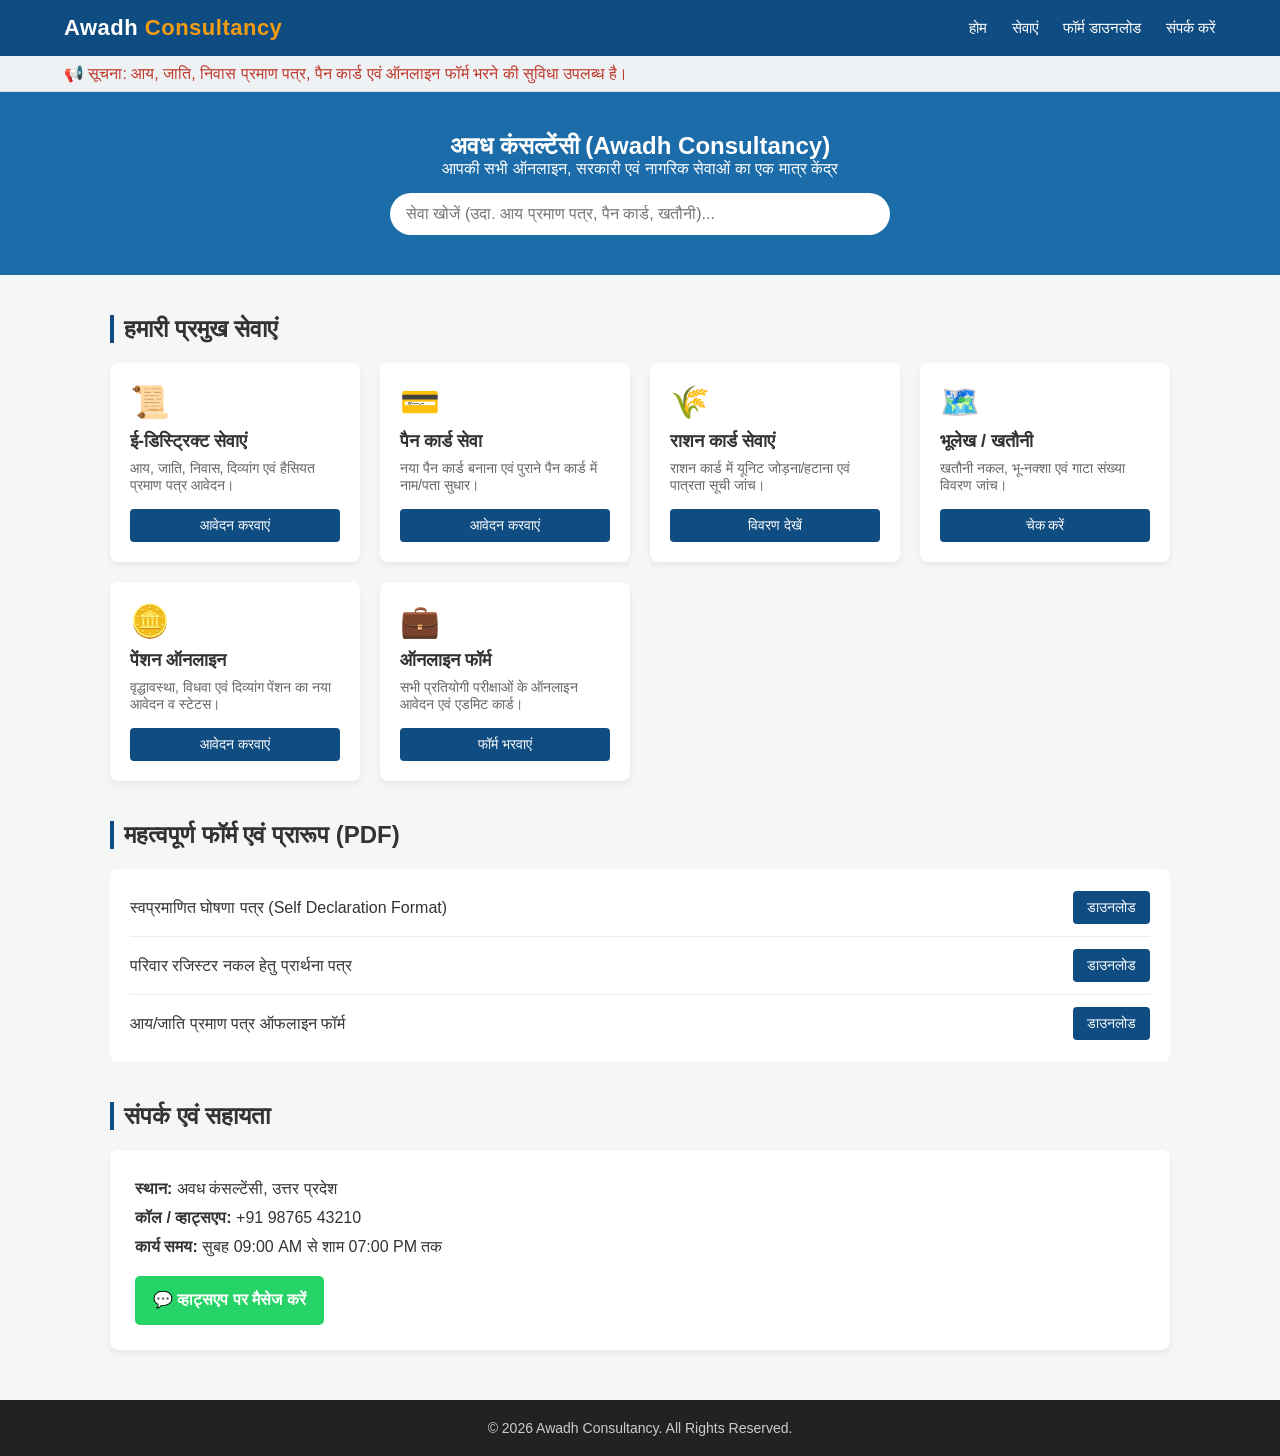
==== index.html @ bbac6403 "Create index.html" ====
<!DOCTYPE html>
<html lang="hi">
<head>
    <meta charset="UTF-8">
    <meta name="viewport" content="width=device-width, initial-scale=1.0">
    <title>Awadh Consultancy | डिजिटल एवं नागरिक सेवा केंद्र</title>
    <link rel="stylesheet" href="css/style.css">
</head>
<body>

    <!-- Header / Navbar -->
    <header class="navbar">
        <div class="logo">Awadh <span>Consultancy</span></div>
        <nav id="nav-menu">
            <a href="#home" class="active">होम</a>
            <a href="#services">सेवाएं</a>
            <a href="#downloads">फॉर्म डाउनलोड</a>
            <a href="#contact">संपर्क करें</a>
        </nav>
        <button class="menu-toggle" id="menu-toggle">☰</button>
    </header>

    <!-- Announcement Bar -->
    <section class="ticker">
        <span>📢 सूचना: आय, जाति, निवास प्रमाण पत्र, पैन कार्ड एवं ऑनलाइन फॉर्म भरने की सुविधा उपलब्ध है।</span>
    </section>

    <!-- Hero Section -->
    <section class="hero" id="home">
        <h1>अवध कंसल्टेंसी (Awadh Consultancy)</h1>
        <p>आपकी सभी ऑनलाइन, सरकारी एवं नागरिक सेवाओं का एक मात्र केंद्र</p>
        <input type="text" id="searchBar" placeholder="सेवा खोजें (उदा. आय प्रमाण पत्र, पैन कार्ड, खतौनी)...">
    </section>

    <!-- Services Section -->
    <main class="container" id="services">
        <h2>हमारी प्रमुख सेवाएं</h2>
        <div class="card-grid" id="cardContainer">
            
            <div class="card" data-title="ई-डिस्ट्रिक्ट आय जाति निवास प्रमाण पत्र">
                <div class="icon">📜</div>
                <h3>ई-डिस्ट्रिक्ट सेवाएं</h3>
                <p>आय, जाति, निवास, दिव्यांग एवं हैसियत प्रमाण पत्र आवेदन।</p>
                <a href="#contact" class="btn">आवेदन करवाएं</a>
            </div>

            <div class="card" data-title="पैन कार्ड नया सुधार uti nsdl pan card">
                <div class="icon">💳</div>
                <h3>पैन कार्ड सेवा</h3>
                <p>नया पैन कार्ड बनाना एवं पुराने पैन कार्ड में नाम/पता सुधार।</p>
                <a href="#contact" class="btn">आवेदन करवाएं</a>
            </div>

            <div class="card" data-title="राशन कार्ड संशोधन नया लिस्ट">
                <div class="icon">🌾</div>
                <h3>राशन कार्ड सेवाएं</h3>
                <p>राशन कार्ड में यूनिट जोड़ना/हटाना एवं पात्रता सूची जांच।</p>
                <a href="#contact" class="btn">विवरण देखें</a>
            </div>

            <div class="card" data-title="भूलेख खतौनी नकल भू नक्शा up bhulekh">
                <div class="icon">🗺️</div>
                <h3>भूलेख / खतौनी</h3>
                <p>खतौनी नकल, भू-नक्शा एवं गाटा संख्या विवरण जांच।</p>
                <a href="#contact" class="btn">चेक करें</a>
            </div>

            <div class="card" data-title="पेंशन वृद्धा विधवा दिव्यांग sspy pension">
                <div class="icon">🪙</div>
                <h3>पेंशन ऑनलाइन</h3>
                <p>वृद्धावस्था, विधवा एवं दिव्यांग पेंशन का नया आवेदन व स्टेटस।</p>
                <a href="#contact" class="btn">आवेदन करवाएं</a>
            </div>

            <div class="card" data-title="सरकारी नौकरी फॉर्म admit card result">
                <div class="icon">💼</div>
                <h3>ऑनलाइन फॉर्म</h3>
                <p>सभी प्रतियोगी परीक्षाओं के ऑनलाइन आवेदन एवं एडमिट कार्ड।</p>
                <a href="#contact" class="btn">फॉर्म भरवाएं</a>
            </div>

        </div>
    </main>

    <!-- Downloads Section -->
    <section class="container" id="downloads">
        <h2>महत्वपूर्ण फॉर्म एवं प्रारूप (PDF)</h2>
        <ul class="download-list">
            <li>
                <span>स्वप्रमाणित घोषणा पत्र (Self Declaration Format)</span>
                <a href="assets/docs/declaration.pdf" download class="btn-download">डाउनलोड</a>
            </li>
            <li>
                <span>परिवार रजिस्टर नकल हेतु प्रार्थना पत्र</span>
                <a href="assets/docs/parivar-register.pdf" download class="btn-download">डाउनलोड</a>
            </li>
            <li>
                <span>आय/जाति प्रमाण पत्र ऑफलाइन फॉर्म</span>
                <a href="assets/docs/caste-income-form.pdf" download class="btn-download">डाउनलोड</a>
            </li>
        </ul>
    </section>

    <!-- Contact Section -->
    <section class="container contact-section" id="contact">
        <h2>संपर्क एवं सहायता</h2>
        <div class="contact-box">
            <p><strong>स्थान:</strong> अवध कंसल्टेंसी, उत्तर प्रदेश</p>
            <p><strong>कॉल / व्हाट्सएप:</strong> +91 98765 43210</p>
            <p><strong>कार्य समय:</strong> सुबह 09:00 AM से शाम 07:00 PM तक</p>
            <a href="https://wa.me/919876543210" target="_blank" class="whatsapp-btn">💬 व्हाट्सएप पर मैसेज करें</a>
        </div>
    </section>

    <footer>
        <p>&copy; 2026 Awadh Consultancy. All Rights Reserved.</p>
    </footer>

    <script src="js/script.js"></script>
</body>
</html>
---- css/style.css ----
* {
    margin: 0;
    padding: 0;
    box-sizing: border-box;
    font-family: 'Segoe UI', Tahoma, Geneva, Verdana, sans-serif;
}

body {
    background-color: #f4f7f6;
    color: #333;
}

.navbar {
    display: flex;
    justify-content: space-between;
    align-items: center;
    background: #0f4c81;
    padding: 15px 5%;
}

.navbar .logo {
    color: #fff;
    font-size: 22px;
    font-weight: bold;
}

.navbar nav a {
    color: #fff;
    text-decoration: none;
    margin-left: 20px;
    font-size: 15px;
}

.navbar .menu-toggle {
    display: none;
    background: none;
    border: none;
    color: #fff;
    font-size: 24px;
    cursor: pointer;
}

.ticker {
    background: #eef2f5;
    padding: 8px 5%;
    border-bottom: 1px solid #ddd;
    color: #c0392b;
    font-weight: 500;
}

.hero {
    background: #1b6ca8;
    color: #fff;
    text-align: center;
    padding: 40px 20px;
}

.hero input {
    width: 90%;
    max-width: 500px;
    padding: 12px 16px;
    margin-top: 15px;
    border-radius: 25px;
    border: none;
    outline: none;
    font-size: 16px;
}

.container {
    max-width: 1100px;
    margin: 40px auto;
    padding: 0 20px;
}

.container h2 {
    margin-bottom: 20px;
    border-left: 4px solid #0f4c81;
    padding-left: 10px;
}

.card-grid {
    display: grid;
    grid-template-columns: repeat(auto-fit, minmax(240px, 1fr));
    gap: 20px;
}

.card {
    background: #fff;
    padding: 20px;
    border-radius: 8px;
    box-shadow: 0 4px 6px rgba(0,0,0,0.06);
    display: flex;
    flex-direction: column;
    justify-content: space-between;
}

.card .icon {
    font-size: 32px;
    margin-bottom: 10px;
}

.card h3 {
    font-size: 18px;
    margin-bottom: 8px;
}

.card p {
    font-size: 14px;
    color: #666;
    margin-bottom: 15px;
}

.btn, .btn-download {
    display: inline-block;
    text-align: center;
    background: #0f4c81;
    color: #fff;
    padding: 8px 14px;
    text-decoration: none;
    border-radius: 4px;
    font-size: 14px;
}

.download-list {
    list-style: none;
    background: #fff;
    border-radius: 8px;
    padding: 10px 20px;
}

.download-list li {
    display: flex;
    justify-content: space-between;
    align-items: center;
    padding: 12px 0;
    border-bottom: 1px solid #eee;
}

.download-list li:last-child {
    border-bottom: none;
}

footer {
    background: #222;
    color: #ccc;
    text-align: center;
    padding: 20px;
    font-size: 14px;
    margin-top: 50px;
}
/* Logo Styling */
.navbar .logo {
    color: #fff;
    font-size: 22px;
    font-weight: 700;
    letter-spacing: 0.5px;
}

.navbar .logo span {
    color: #f39c12; /* Golden/Orange accent */
}

/* Contact Box Styling */
.contact-section {
    margin-bottom: 50px;
}

.contact-box {
    background: #fff;
    padding: 25px;
    border-radius: 8px;
    box-shadow: 0 4px 6px rgba(0,0,0,0.06);
    line-height: 1.8;
}

.whatsapp-btn {
    display: inline-block;
    margin-top: 15px;
    background: #25d366;
    color: #fff;
    text-decoration: none;
    padding: 10px 18px;
    border-radius: 5px;
    font-weight: 600;
}
@media (max-width: 768px) {
    .navbar .menu-toggle { display: block; }
    .navbar nav { display: none; flex-direction: column; width: 100%; margin-top: 15px; }
    .navbar nav.active { display: flex; }
    .navbar nav a { margin: 10px 0; }
    .navbar { flex-wrap: wrap; }
  }
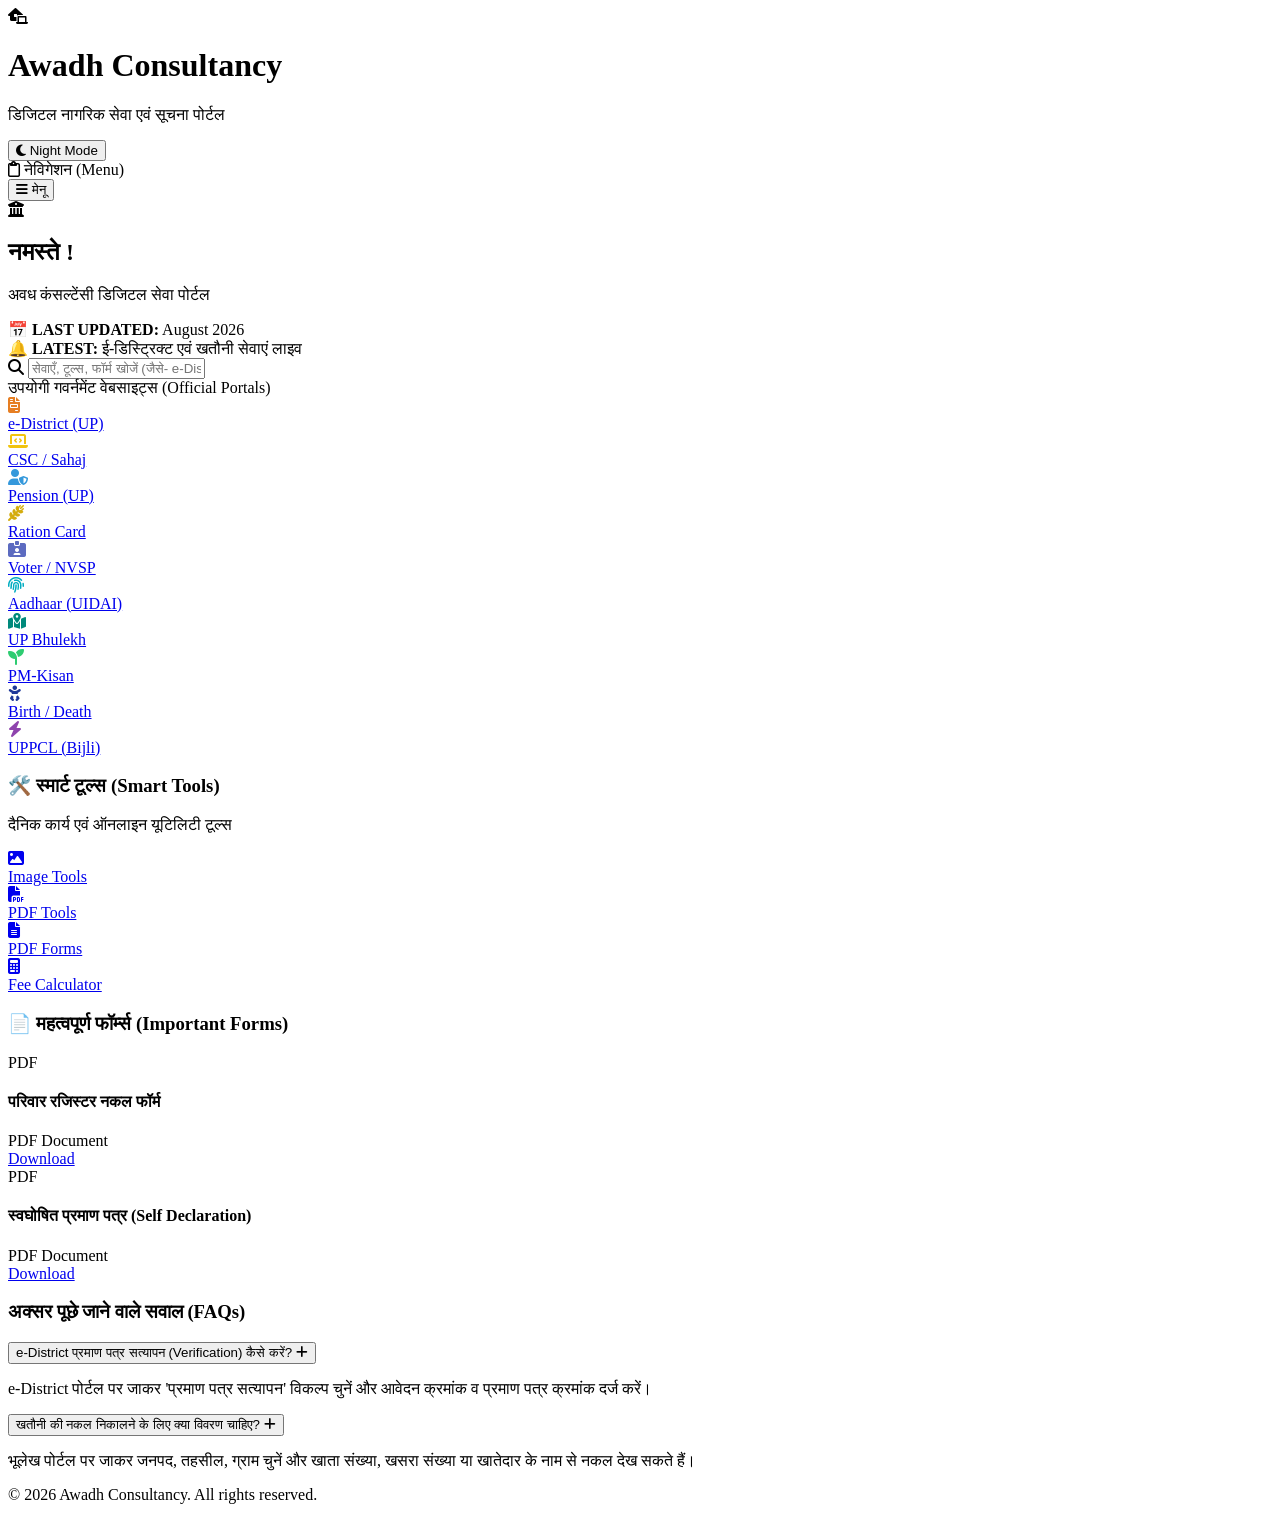
==== commit 95623f88: "Update index.html" ====
--- a/index.html
+++ b/index.html
@@ -3,119 +3,236 @@
 <head>
     <meta charset="UTF-8">
     <meta name="viewport" content="width=device-width, initial-scale=1.0">
-    <title>Awadh Consultancy | डिजिटल एवं नागरिक सेवा केंद्र</title>
-    <link rel="stylesheet" href="css/style.css">
+    <title>Awadh Consultancy | डिजिटल एवं नागरिक सेवा पोर्टल</title>
+    <link rel="stylesheet" href="style.css">
+    <!-- FontAwesome Icons for clean UI -->
+    <link rel="stylesheet" href="https://cdnjs.cloudflare.com/ajax/libs/font-awesome/6.4.0/css/all.min.css">
 </head>
 <body>
 
-    <!-- Header / Navbar -->
-    <header class="navbar">
-        <div class="logo">Awadh <span>Consultancy</span></div>
-        <nav id="nav-menu">
-            <a href="#home" class="active">होम</a>
-            <a href="#services">सेवाएं</a>
-            <a href="#downloads">फॉर्म डाउनलोड</a>
-            <a href="#contact">संपर्क करें</a>
-        </nav>
-        <button class="menu-toggle" id="menu-toggle">☰</button>
+    <!-- 1. Top Header -->
+    <header class="top-header">
+        <div class="logo-box">
+            <i class="fa-solid fa-house-laptop logo-icon"></i>
+            <div>
+                <h1>Awadh Consultancy</h1>
+                <p>डिजिटल नागरिक सेवा एवं सूचना पोर्टल</p>
+            </div>
+        </div>
+        <div class="header-actions">
+            <button class="night-mode-btn" id="nightModeBtn">
+                <i class="fa-solid fa-moon"></i> Night Mode
+            </button>
+        </div>
     </header>
 
-    <!-- Announcement Bar -->
-    <section class="ticker">
-        <span>📢 सूचना: आय, जाति, निवास प्रमाण पत्र, पैन कार्ड एवं ऑनलाइन फॉर्म भरने की सुविधा उपलब्ध है।</span>
-    </section>
-
-    <!-- Hero Section -->
-    <section class="hero" id="home">
-        <h1>अवध कंसल्टेंसी (Awadh Consultancy)</h1>
-        <p>आपकी सभी ऑनलाइन, सरकारी एवं नागरिक सेवाओं का एक मात्र केंद्र</p>
-        <input type="text" id="searchBar" placeholder="सेवा खोजें (उदा. आय प्रमाण पत्र, पैन कार्ड, खतौनी)...">
-    </section>
-
-    <!-- Services Section -->
-    <main class="container" id="services">
-        <h2>हमारी प्रमुख सेवाएं</h2>
-        <div class="card-grid" id="cardContainer">
+    <!-- 2. Menu Navigation Bar -->
+    <div class="menu-bar">
+        <div class="menu-title">
+            <i class="fa-regular fa-clipboard"></i> नेविगेशन (Menu)
+        </div>
+        <button class="menu-btn" id="menuToggle"><i class="fa-solid fa-bars"></i> मेनू</button>
+    </div>
+
+    <!-- 3. Welcome & Search Card -->
+    <div class="main-container">
+        <div class="card welcome-card">
+            <div class="welcome-header">
+                <i class="fa-solid fa-building-columns welcome-icon"></i>
+                <div>
+                    <h2>नमस्ते !</h2>
+                    <p class="sub-text">अवध कंसल्टेंसी डिजिटल सेवा पोर्टल</p>
+                </div>
+            </div>
             
-            <div class="card" data-title="ई-डिस्ट्रिक्ट आय जाति निवास प्रमाण पत्र">
-                <div class="icon">📜</div>
-                <h3>ई-डिस्ट्रिक्ट सेवाएं</h3>
-                <p>आय, जाति, निवास, दिव्यांग एवं हैसियत प्रमाण पत्र आवेदन।</p>
-                <a href="#contact" class="btn">आवेदन करवाएं</a>
-            </div>
-
-            <div class="card" data-title="पैन कार्ड नया सुधार uti nsdl pan card">
-                <div class="icon">💳</div>
-                <h3>पैन कार्ड सेवा</h3>
-                <p>नया पैन कार्ड बनाना एवं पुराने पैन कार्ड में नाम/पता सुधार।</p>
-                <a href="#contact" class="btn">आवेदन करवाएं</a>
-            </div>
-
-            <div class="card" data-title="राशन कार्ड संशोधन नया लिस्ट">
-                <div class="icon">🌾</div>
-                <h3>राशन कार्ड सेवाएं</h3>
-                <p>राशन कार्ड में यूनिट जोड़ना/हटाना एवं पात्रता सूची जांच।</p>
-                <a href="#contact" class="btn">विवरण देखें</a>
-            </div>
-
-            <div class="card" data-title="भूलेख खतौनी नकल भू नक्शा up bhulekh">
-                <div class="icon">🗺️</div>
-                <h3>भूलेख / खतौनी</h3>
-                <p>खतौनी नकल, भू-नक्शा एवं गाटा संख्या विवरण जांच।</p>
-                <a href="#contact" class="btn">चेक करें</a>
-            </div>
-
-            <div class="card" data-title="पेंशन वृद्धा विधवा दिव्यांग sspy pension">
-                <div class="icon">🪙</div>
-                <h3>पेंशन ऑनलाइन</h3>
-                <p>वृद्धावस्था, विधवा एवं दिव्यांग पेंशन का नया आवेदन व स्टेटस।</p>
-                <a href="#contact" class="btn">आवेदन करवाएं</a>
-            </div>
-
-            <div class="card" data-title="सरकारी नौकरी फॉर्म admit card result">
-                <div class="icon">💼</div>
-                <h3>ऑनलाइन फॉर्म</h3>
-                <p>सभी प्रतियोगी परीक्षाओं के ऑनलाइन आवेदन एवं एडमिट कार्ड।</p>
-                <a href="#contact" class="btn">फॉर्म भरवाएं</a>
-            </div>
-
-        </div>
-    </main>
-
-    <!-- Downloads Section -->
-    <section class="container" id="downloads">
-        <h2>महत्वपूर्ण फॉर्म एवं प्रारूप (PDF)</h2>
-        <ul class="download-list">
-            <li>
-                <span>स्वप्रमाणित घोषणा पत्र (Self Declaration Format)</span>
-                <a href="assets/docs/declaration.pdf" download class="btn-download">डाउनलोड</a>
-            </li>
-            <li>
-                <span>परिवार रजिस्टर नकल हेतु प्रार्थना पत्र</span>
-                <a href="assets/docs/parivar-register.pdf" download class="btn-download">डाउनलोड</a>
-            </li>
-            <li>
-                <span>आय/जाति प्रमाण पत्र ऑफलाइन फॉर्म</span>
-                <a href="assets/docs/caste-income-form.pdf" download class="btn-download">डाउनलोड</a>
-            </li>
-        </ul>
-    </section>
-
-    <!-- Contact Section -->
-    <section class="container contact-section" id="contact">
-        <h2>संपर्क एवं सहायता</h2>
-        <div class="contact-box">
-            <p><strong>स्थान:</strong> अवध कंसल्टेंसी, उत्तर प्रदेश</p>
-            <p><strong>कॉल / व्हाट्सएप:</strong> +91 98765 43210</p>
-            <p><strong>कार्य समय:</strong> सुबह 09:00 AM से शाम 07:00 PM तक</p>
-            <a href="https://wa.me/919876543210" target="_blank" class="whatsapp-btn">💬 व्हाट्सएप पर मैसेज करें</a>
-        </div>
-    </section>
+            <div class="meta-info">
+                <div>📅 <strong>LAST UPDATED:</strong> August 2026</div>
+                <div>🔔 <strong>LATEST:</strong> ई-डिस्ट्रिक्ट एवं खतौनी सेवाएं लाइव</div>
+            </div>
+
+            <div class="search-box">
+                <i class="fa-solid fa-magnifying-glass"></i>
+                <input type="text" id="searchInput" placeholder="सेवाएँ, टूल्स, फॉर्म खोजें (जैसे- e-District, Ration)...">
+            </div>
+        </div>
+
+        <!-- 4. Useful Govt Websites (4-Column Grid) -->
+        <div class="section-title">
+            <span>उपयोगी गवर्नमेंट वेबसाइट्स (Official Portals)</span>
+        </div>
+
+        <div class="portal-grid" id="portalGrid">
+            
+            <!-- e-District (UP) -->
+            <a href="https://edistrict.up.gov.in" target="_blank" class="grid-card" data-title="e-District (UP) आय जाति निवास प्रमाण पत्र">
+                <div class="icon-circle border-orange">
+                    <i class="fa-solid fa-file-invoice" style="color: #e67e22;"></i>
+                </div>
+                <span>e-District (UP)</span>
+            </a>
+
+            <!-- CSC / Sahaj -->
+            <a href="https://digitalseva.csc.gov.in" target="_blank" class="grid-card" data-title="CSC Sahaj Seva Portal">
+                <div class="icon-circle border-yellow">
+                    <i class="fa-solid fa-laptop-code" style="color: #f1c40f;"></i>
+                </div>
+                <span>CSC / Sahaj</span>
+            </a>
+
+            <!-- Pension UP -->
+            <a href="https://sspy-up.gov.in" target="_blank" class="grid-card" data-title="Pension UP vridha vidhwa">
+                <div class="icon-circle border-blue">
+                    <i class="fa-solid fa-user-shield" style="color: #3498db;"></i>
+                </div>
+                <span>Pension (UP)</span>
+            </a>
+
+            <!-- Ration Card -->
+            <a href="https://fcs.up.gov.in" target="_blank" class="grid-card" data-title="Ration Card fcs पात्रता सूची">
+                <div class="icon-circle border-gold">
+                    <i class="fa-solid fa-wheat-awn" style="color: #d4ac0d;"></i>
+                </div>
+                <span>Ration Card</span>
+            </a>
+
+            <!-- Voter / NVSP -->
+            <a href="https://voters.eci.gov.in" target="_blank" class="grid-card" data-title="Voter ID NVSP निर्वाचन">
+                <div class="icon-circle border-indigo">
+                    <i class="fa-solid fa-id-card-clip" style="color: #5c6bc0;"></i>
+                </div>
+                <span>Voter / NVSP</span>
+            </a>
+
+            <!-- Aadhaar (UIDAI) -->
+            <a href="https://myaadhaar.uidai.gov.in" target="_blank" class="grid-card" data-title="Aadhaar UIDAI download update">
+                <div class="icon-circle border-cyan">
+                    <i class="fa-solid fa-fingerprint" style="color: #00acc1;"></i>
+                </div>
+                <span>Aadhaar (UIDAI)</span>
+            </a>
+
+            <!-- UP Bhulekh -->
+            <a href="https://upbhulekh.gov.in" target="_blank" class="grid-card" data-title="UP Bhulekh khatauni khata nakal">
+                <div class="icon-circle border-teal">
+                    <i class="fa-solid fa-map-location-dot" style="color: #00897b;"></i>
+                </div>
+                <span>UP Bhulekh</span>
+            </a>
+
+            <!-- PM-Kisan -->
+            <a href="https://pmkisan.gov.in" target="_blank" class="grid-card" data-title="PM-Kisan samman nidhi kyc">
+                <div class="icon-circle border-green">
+                    <i class="fa-solid fa-seedling" style="color: #2ecc71;"></i>
+                </div>
+                <span>PM-Kisan</span>
+            </a>
+
+            <!-- Birth / Death -->
+            <a href="https://crsorgi.gov.in" target="_blank" class="grid-card" data-title="Birth Death Certificate janam praman patra">
+                <div class="icon-circle border-navy">
+                    <i class="fa-solid fa-baby" style="color: #1e3799;"></i>
+                </div>
+                <span>Birth / Death</span>
+            </a>
+
+            <!-- UPPCL (Bijli) -->
+            <a href="https://www.upenergy.in" target="_blank" class="grid-card" data-title="UPPCL Bijli Bill payment electricity">
+                <div class="icon-circle border-purple">
+                    <i class="fa-solid fa-bolt" style="color: #8e44ad;"></i>
+                </div>
+                <span>UPPCL (Bijli)</span>
+            </a>
+
+        </div>
+
+        <!-- 5. Smart Tools Section -->
+        <div class="section-heading-box">
+            <h3>🛠️ स्मार्ट टूल्स (Smart Tools)</h3>
+            <p>दैनिक कार्य एवं ऑनलाइन यूटिलिटी टूल्स</p>
+        </div>
+
+        <div class="tools-grid">
+            <a href="#" class="tool-card">
+                <div class="tool-icon-bg bg-teal">
+                    <i class="fa-solid fa-image"></i>
+                </div>
+                <span>Image Tools</span>
+            </a>
+            <a href="#" class="tool-card">
+                <div class="tool-icon-bg bg-cyan">
+                    <i class="fa-solid fa-file-pdf"></i>
+                </div>
+                <span>PDF Tools</span>
+            </a>
+            <a href="#" class="tool-card">
+                <div class="tool-icon-bg bg-blue">
+                    <i class="fa-solid fa-file-lines"></i>
+                </div>
+                <span>PDF Forms</span>
+            </a>
+            <a href="#" class="tool-card">
+                <div class="tool-icon-bg bg-green">
+                    <i class="fa-solid fa-calculator"></i>
+                </div>
+                <span>Fee Calculator</span>
+            </a>
+        </div>
+
+        <!-- 6. Important Forms (Download List) -->
+        <div class="section-heading-box">
+            <h3>📄 महत्वपूर्ण फॉर्म्स (Important Forms)</h3>
+        </div>
+
+        <div class="forms-container">
+            <div class="form-row">
+                <div class="pdf-tag">PDF</div>
+                <div class="form-info">
+                    <h4>परिवार रजिस्टर नकल फॉर्म</h4>
+                    <span>PDF Document</span>
+                </div>
+                <a href="#" class="download-button">Download</a>
+            </div>
+
+            <div class="form-row">
+                <div class="pdf-tag">PDF</div>
+                <div class="form-info">
+                    <h4>स्वघोषित प्रमाण पत्र (Self Declaration)</h4>
+                    <span>PDF Document</span>
+                </div>
+                <a href="#" class="download-button">Download</a>
+            </div>
+        </div>
+
+        <!-- 7. FAQs Section -->
+        <div class="faq-section">
+            <h3 class="faq-main-title">अक्सर पूछे जाने वाले सवाल (FAQs)</h3>
+            
+            <div class="faq-item">
+                <button class="faq-question">
+                    <span>e-District प्रमाण पत्र सत्यापन (Verification) कैसे करें?</span>
+                    <i class="fa-solid fa-plus"></i>
+                </button>
+                <div class="faq-answer">
+                    <p>e-District पोर्टल पर जाकर 'प्रमाण पत्र सत्यापन' विकल्प चुनें और आवेदन क्रमांक व प्रमाण पत्र क्रमांक दर्ज करें।</p>
+                </div>
+            </div>
+
+            <div class="faq-item">
+                <button class="faq-question">
+                    <span>खतौनी की नकल निकालने के लिए क्या विवरण चाहिए?</span>
+                    <i class="fa-solid fa-plus"></i>
+                </button>
+                <div class="faq-answer">
+                    <p>भूलेख पोर्टल पर जाकर जनपद, तहसील, ग्राम चुनें और खाता संख्या, खसरा संख्या या खातेदार के नाम से नकल देख सकते हैं।</p>
+                </div>
+            </div>
+        </div>
+    </div>
 
     <footer>
-        <p>&copy; 2026 Awadh Consultancy. All Rights Reserved.</p>
+        <p>© 2026 Awadh Consultancy. All rights reserved.</p>
     </footer>
 
-    <script src="js/script.js"></script>
+    <script src="main.js"></script>
 </body>
-</html>
+                </html>
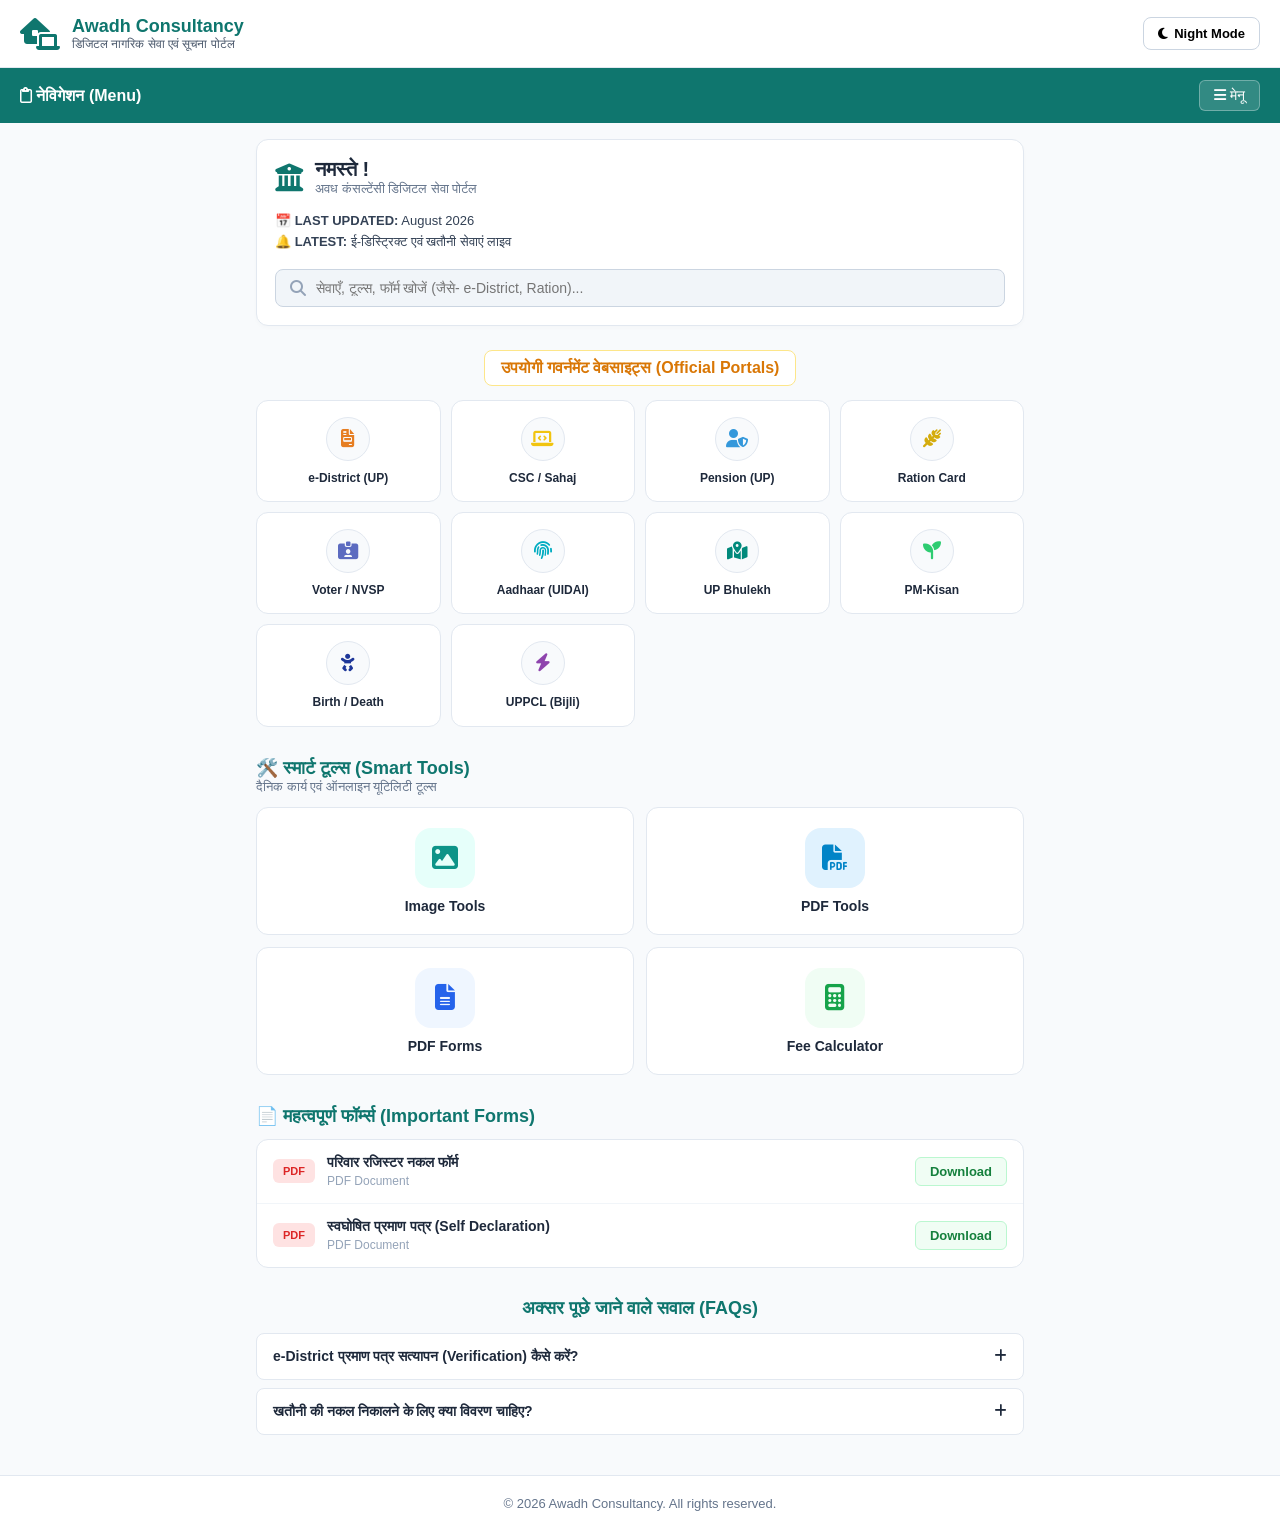
==== commit 54d50a15: "Update index.html" ====
--- a/index.html
+++ b/index.html
@@ -4,7 +4,7 @@
     <meta charset="UTF-8">
     <meta name="viewport" content="width=device-width, initial-scale=1.0">
     <title>Awadh Consultancy | डिजिटल एवं नागरिक सेवा पोर्टल</title>
-    <link rel="stylesheet" href="style.css">
+    <link rel="stylesheet" href="css/style.css">
     <!-- FontAwesome Icons for clean UI -->
     <link rel="stylesheet" href="https://cdnjs.cloudflare.com/ajax/libs/font-awesome/6.4.0/css/all.min.css">
 </head>
@@ -233,6 +233,6 @@
         <p>© 2026 Awadh Consultancy. All rights reserved.</p>
     </footer>
 
-    <script src="main.js"></script>
+    <script src="script.js"></script>
 </body>
                 </html>
--- a/css/style.css
+++ b/css/style.css
@@ -0,0 +1,405 @@
+* {
+    margin: 0;
+    padding: 0;
+    box-sizing: border-box;
+    font-family: -apple-system, BlinkMacSystemFont, "Segoe UI", Roboto, Oxygen, Ubuntu, Cantarell, sans-serif;
+}
+
+body {
+    background-color: #f8fafc;
+    color: #1e293b;
+}
+
+/* 1. Header */
+.top-header {
+    background-color: #ffffff;
+    padding: 16px 20px;
+    display: flex;
+    justify-content: space-between;
+    align-items: center;
+    border-bottom: 1px solid #e2e8f0;
+}
+
+.logo-box {
+    display: flex;
+    align-items: center;
+    gap: 12px;
+}
+
+.logo-icon {
+    font-size: 32px;
+    color: #0f766e;
+}
+
+.logo-box h1 {
+    font-size: 18px;
+    font-weight: 700;
+    color: #0f766e;
+}
+
+.logo-box p {
+    font-size: 12px;
+    color: #475569;
+}
+
+.night-mode-btn {
+    border: 1px solid #cbd5e1;
+    background: #ffffff;
+    padding: 8px 14px;
+    border-radius: 8px;
+    font-size: 13px;
+    font-weight: 600;
+    cursor: pointer;
+    display: flex;
+    align-items: center;
+    gap: 6px;
+}
+
+/* 2. Menu Navigation Bar */
+.menu-bar {
+    background-color: #0f766e;
+    color: #ffffff;
+    padding: 12px 20px;
+    display: flex;
+    justify-content: space-between;
+    align-items: center;
+}
+
+.menu-title {
+    font-size: 16px;
+    font-weight: 600;
+}
+
+.menu-btn {
+    background-color: rgba(255, 255, 255, 0.15);
+    color: #ffffff;
+    border: 1px solid rgba(255, 255, 255, 0.3);
+    padding: 6px 14px;
+    border-radius: 6px;
+    font-size: 14px;
+    cursor: pointer;
+}
+
+/* Main Container */
+.main-container {
+    max-width: 800px;
+    margin: 16px auto;
+    padding: 0 16px;
+}
+
+/* 3. Welcome Card */
+.card {
+    background-color: #ffffff;
+    border-radius: 12px;
+    padding: 18px;
+    border: 1px solid #e2e8f0;
+    box-shadow: 0 2px 4px rgba(0,0,0,0.02);
+}
+
+.welcome-header {
+    display: flex;
+    align-items: center;
+    gap: 12px;
+}
+
+.welcome-icon {
+    font-size: 28px;
+    color: #0f766e;
+}
+
+.welcome-header h2 {
+    font-size: 20px;
+    font-weight: 700;
+}
+
+.sub-text {
+    font-size: 13px;
+    color: #64748b;
+}
+
+.meta-info {
+    margin-top: 14px;
+    font-size: 13px;
+    line-height: 1.6;
+    color: #334155;
+}
+
+.search-box {
+    margin-top: 16px;
+    display: flex;
+    align-items: center;
+    background-color: #f1f5f9;
+    border: 1px solid #cbd5e1;
+    border-radius: 8px;
+    padding: 10px 14px;
+    gap: 10px;
+}
+
+.search-box i {
+    color: #94a3b8;
+}
+
+.search-box input {
+    border: none;
+    background: transparent;
+    width: 100%;
+    outline: none;
+    font-size: 14px;
+    color: #1e293b;
+}
+
+/* Section Titles */
+.section-title {
+    text-align: center;
+    margin: 24px 0 14px 0;
+}
+
+.section-title span {
+    color: #d97706;
+    font-size: 16px;
+    font-weight: 700;
+    background: #fff;
+    padding: 8px 16px;
+    border-radius: 8px;
+    border: 1px solid #fde68a;
+    display: inline-block;
+}
+
+/* 4. Portal Grid (4 Columns) */
+.portal-grid {
+    display: grid;
+    grid-template-columns: repeat(4, 1fr);
+    gap: 10px;
+}
+
+.grid-card {
+    background-color: #ffffff;
+    border: 1px solid #e2e8f0;
+    border-radius: 12px;
+    padding: 16px 8px;
+    display: flex;
+    flex-direction: column;
+    align-items: center;
+    justify-content: center;
+    text-decoration: none;
+    color: #1e293b;
+    gap: 10px;
+    transition: transform 0.15s ease, box-shadow 0.15s ease;
+}
+
+.grid-card:hover {
+    transform: translateY(-2px);
+    box-shadow: 0 4px 6px rgba(0,0,0,0.06);
+}
+
+.icon-circle {
+    width: 44px;
+    height: 44px;
+    border-radius: 50%;
+    background-color: #f8fafc;
+    border: 1px solid #e2e8f0;
+    display: flex;
+    align-items: center;
+    justify-content: center;
+    font-size: 18px;
+}
+
+.grid-card span {
+    font-size: 12px;
+    font-weight: 600;
+    text-align: center;
+    line-height: 1.2;
+}
+
+/* 5. Tools Grid */
+.section-heading-box {
+    margin-top: 30px;
+    margin-bottom: 12px;
+}
+
+.section-heading-box h3 {
+    font-size: 18px;
+    color: #0f766e;
+    font-weight: 700;
+}
+
+.section-heading-box p {
+    font-size: 13px;
+    color: #64748b;
+}
+
+.tools-grid {
+    display: grid;
+    grid-template-columns: repeat(2, 1fr);
+    gap: 12px;
+}
+
+.tool-card {
+    background: #ffffff;
+    border: 1px solid #e2e8f0;
+    border-radius: 12px;
+    padding: 20px;
+    display: flex;
+    flex-direction: column;
+    align-items: center;
+    gap: 10px;
+    text-decoration: none;
+    color: #1e293b;
+    font-weight: 600;
+    font-size: 14px;
+}
+
+.tool-icon-bg {
+    width: 60px;
+    height: 60px;
+    border-radius: 16px;
+    display: flex;
+    align-items: center;
+    justify-content: center;
+    font-size: 26px;
+}
+
+.bg-teal { background-color: #e6fffa; color: #0d9488; }
+.bg-cyan { background-color: #e0f2fe; color: #0284c7; }
+.bg-blue { background-color: #eff6ff; color: #2563eb; }
+.bg-green { background-color: #f0fdf4; color: #16a34a; }
+
+/* 6. Forms Rows */
+.forms-container {
+    background: #ffffff;
+    border: 1px solid #e2e8f0;
+    border-radius: 12px;
+    overflow: hidden;
+}
+
+.form-row {
+    display: flex;
+    align-items: center;
+    padding: 14px 16px;
+    border-bottom: 1px solid #f1f5f9;
+    gap: 12px;
+}
+
+.form-row:last-child {
+    border-bottom: none;
+}
+
+.pdf-tag {
+    background-color: #fee2e2;
+    color: #dc2626;
+    font-size: 11px;
+    font-weight: 700;
+    padding: 6px 10px;
+    border-radius: 6px;
+}
+
+.form-info {
+    flex: 1;
+}
+
+.form-info h4 {
+    font-size: 14px;
+    font-weight: 600;
+}
+
+.form-info span {
+    font-size: 12px;
+    color: #94a3b8;
+}
+
+.download-button {
+    background-color: #f0fdf4;
+    color: #15803d;
+    border: 1px solid #bbf7d0;
+    text-decoration: none;
+    padding: 6px 14px;
+    border-radius: 6px;
+    font-size: 13px;
+    font-weight: 600;
+}
+
+/* 7. FAQs */
+.faq-section {
+    margin-top: 30px;
+    margin-bottom: 40px;
+}
+
+.faq-main-title {
+    font-size: 18px;
+    color: #0f766e;
+    margin-bottom: 14px;
+    font-weight: 700;
+    text-align: center;
+}
+
+.faq-item {
+    background: #ffffff;
+    border: 1px solid #e2e8f0;
+    border-radius: 8px;
+    margin-bottom: 8px;
+    overflow: hidden;
+}
+
+.faq-question {
+    width: 100%;
+    padding: 14px 16px;
+    background: none;
+    border: none;
+    text-align: left;
+    font-size: 14px;
+    font-weight: 600;
+    color: #1e293b;
+    display: flex;
+    justify-content: space-between;
+    align-items: center;
+    cursor: pointer;
+}
+
+.faq-answer {
+    padding: 0 16px 14px 16px;
+    font-size: 13px;
+    color: #475569;
+    line-height: 1.5;
+    display: none;
+}
+
+.faq-answer.open {
+    display: block;
+}
+
+footer {
+    text-align: center;
+    padding: 20px;
+    font-size: 13px;
+    color: #64748b;
+    border-top: 1px solid #e2e8f0;
+    background: #fff;
+}
+
+/* Dark Mode Class */
+body.dark-mode {
+    background-color: #0f172a;
+    color: #f8fafc;
+}
+body.dark-mode .top-header,
+body.dark-mode .card,
+body.dark-mode .grid-card,
+body.dark-mode .tool-card,
+body.dark-mode .forms-container,
+body.dark-mode .faq-item,
+body.dark-mode footer {
+    background-color: #1e293b;
+    border-color: #334155;
+    color: #f8fafc;
+}
+body.dark-mode .grid-card span,
+body.dark-mode .faq-question {
+    color: #f8fafc;
+}
+body.dark-mode .search-box {
+    background-color: #0f172a;
+    border-color: #334155;
+}
+body.dark-mode .search-box input {
+    color: #fff;
+}
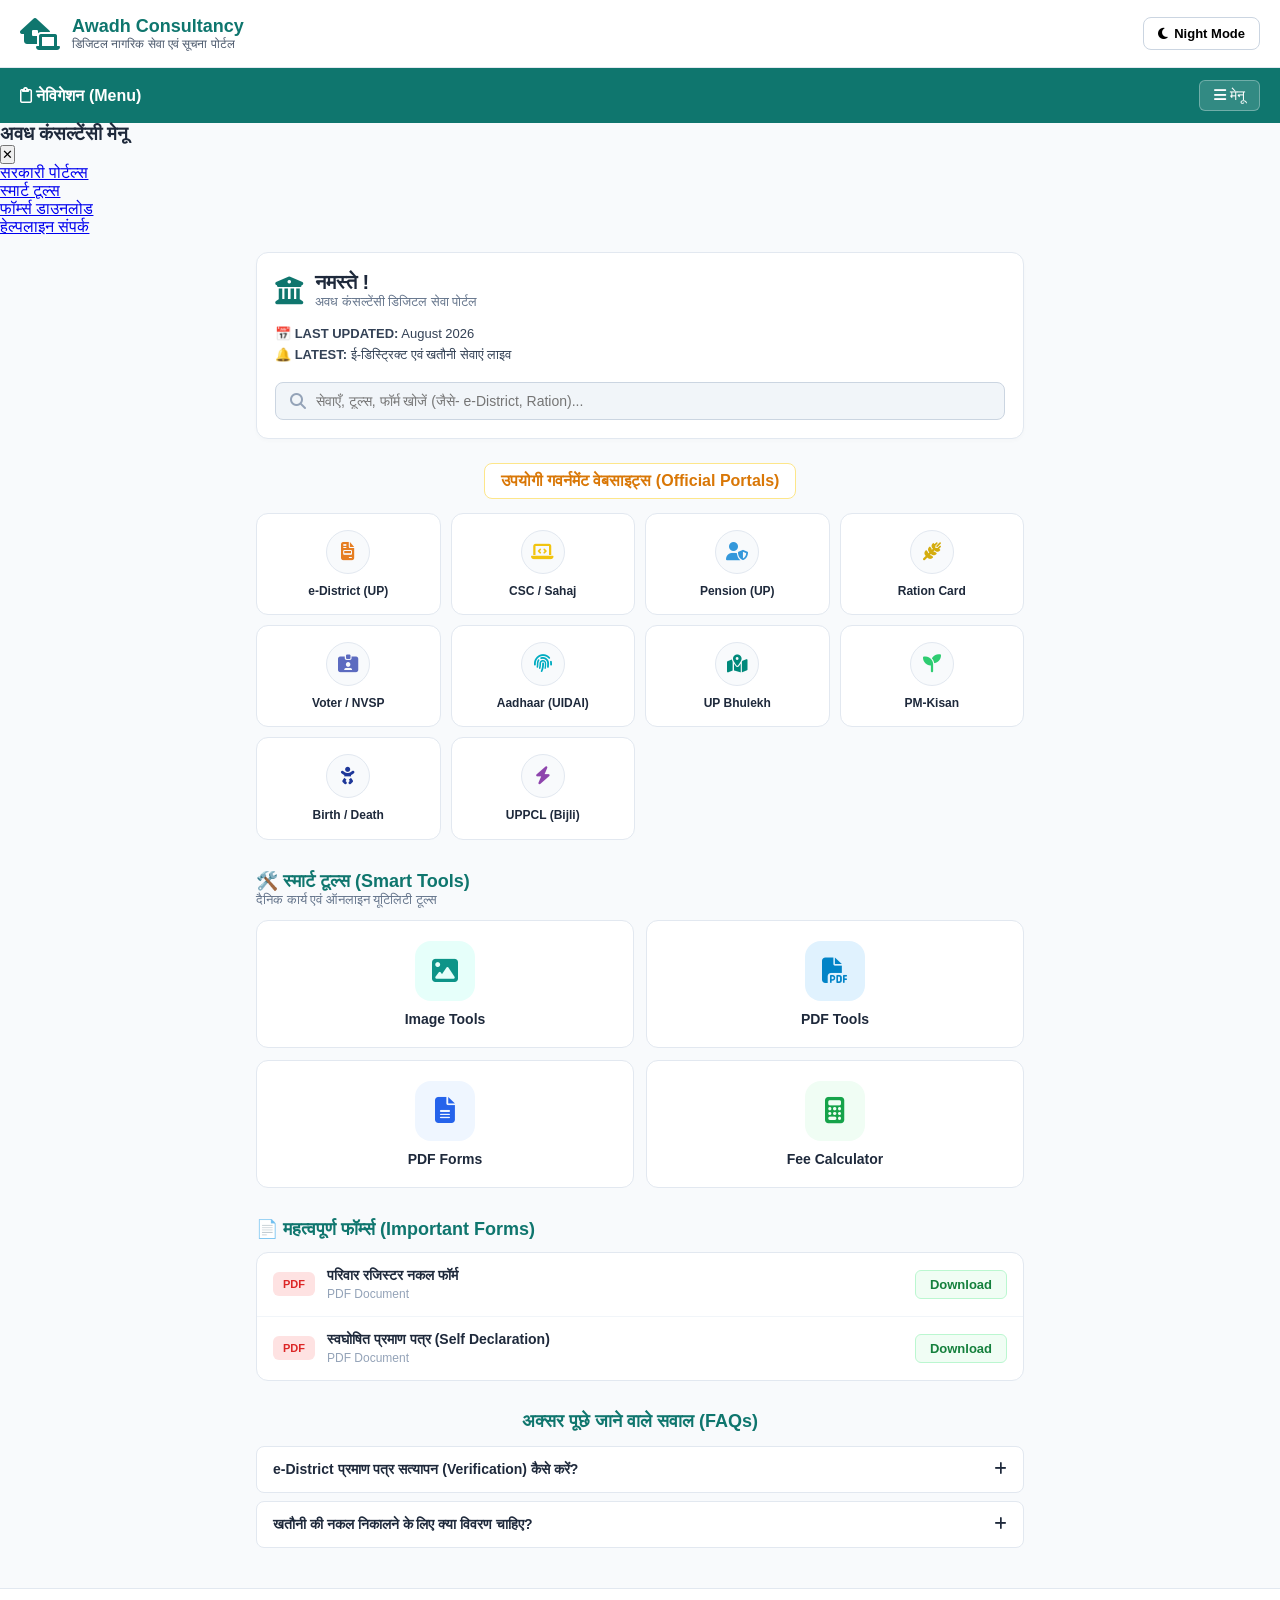
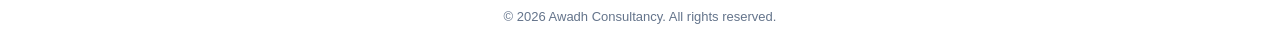
==== commit 0d00a767: "Update index.html" ====
--- a/index.html
+++ b/index.html
@@ -33,6 +33,19 @@
         </div>
         <button class="menu-btn" id="menuToggle"><i class="fa-solid fa-bars"></i> मेनू</button>
     </div>
+    <div class="side-menu" id="sideMenu">
+    <div class="menu-header">
+        <h3>अवध कंसल्टेंसी मेनू</h3>
+        <button id="closeMenu">✕</button>
+    </div>
+    <ul>
+        <li><a href="#portalGrid">सरकारी पोर्टल्स</a></li>
+        <li><a href="#smartTools">स्मार्ट टूल्स</a></li>
+        <li><a href="#forms">फॉर्म्स डाउनलोड</a></li>
+        <li><a href="tel:+919876543210">हेल्पलाइन संपर्क</a></li>
+    </ul>
+</div>
+<div class="overlay" id="overlay"></div>
 
     <!-- 3. Welcome & Search Card -->
     <div class="main-container">
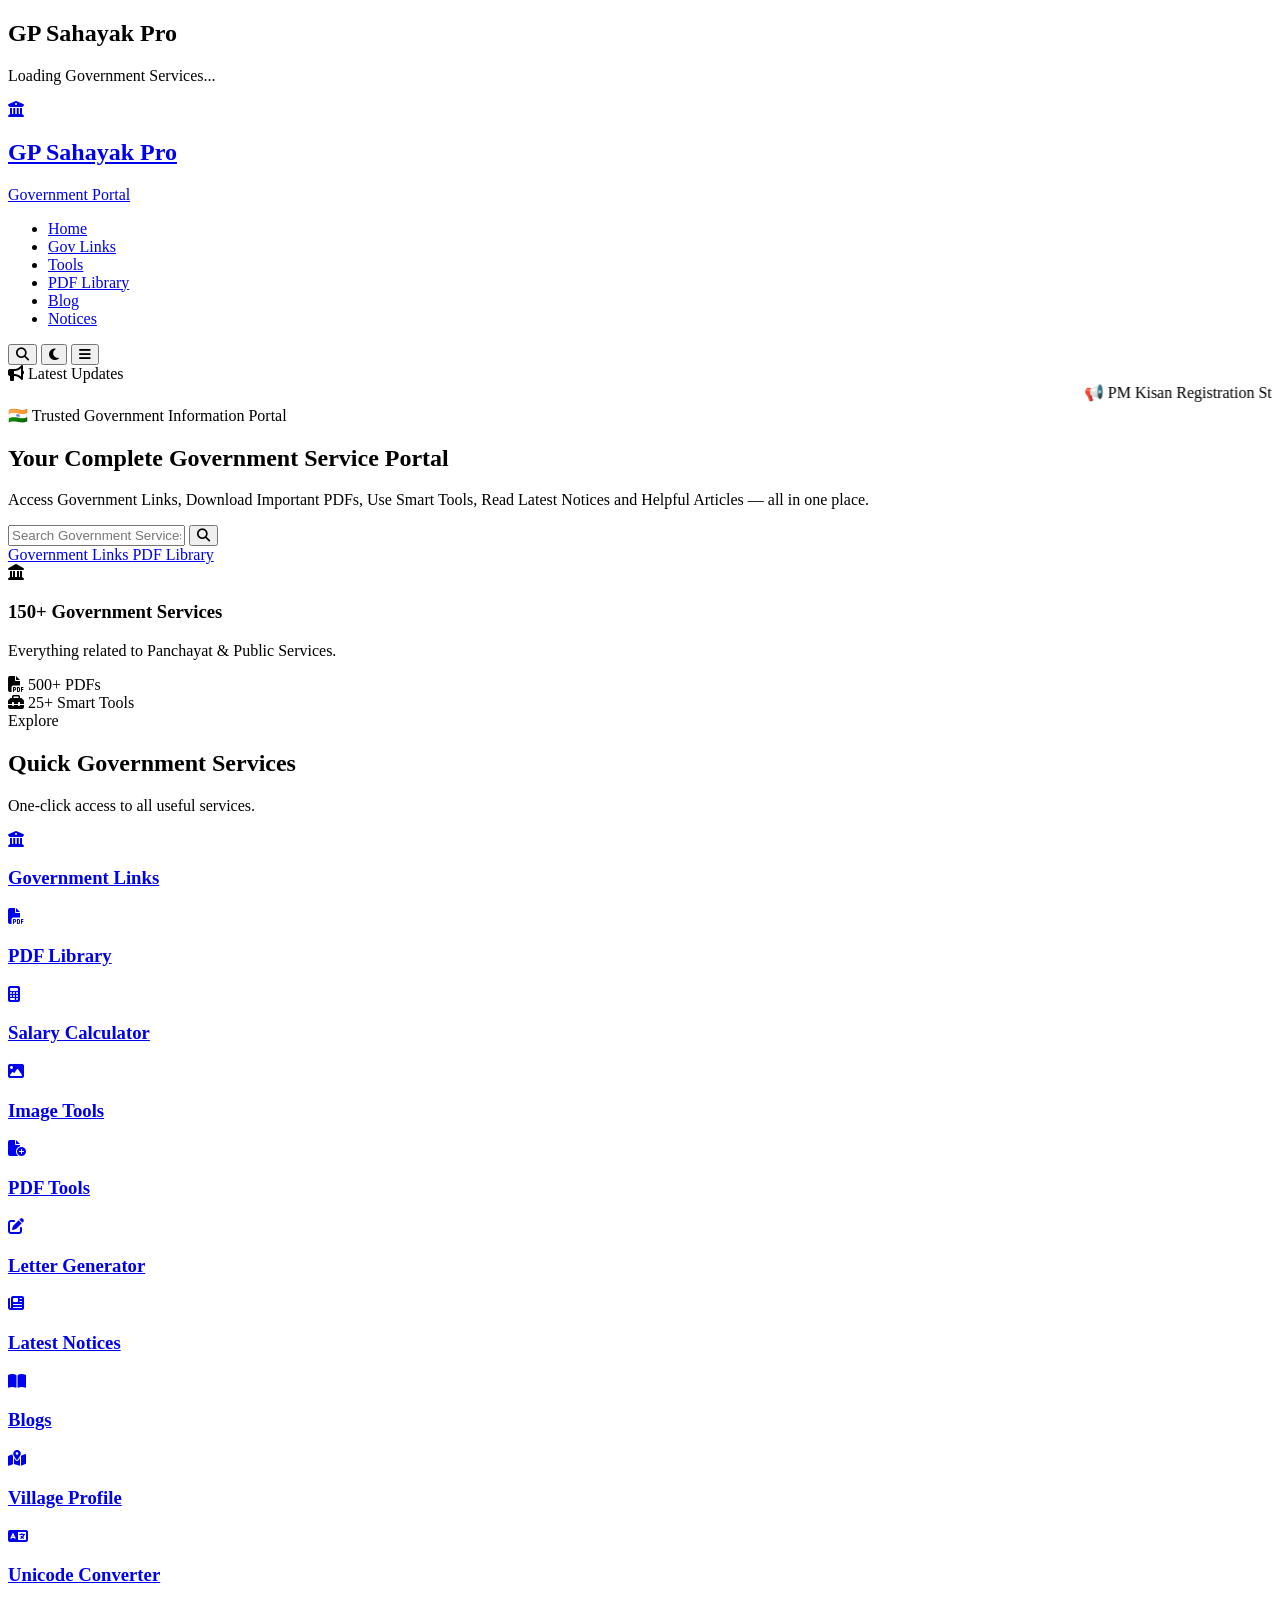
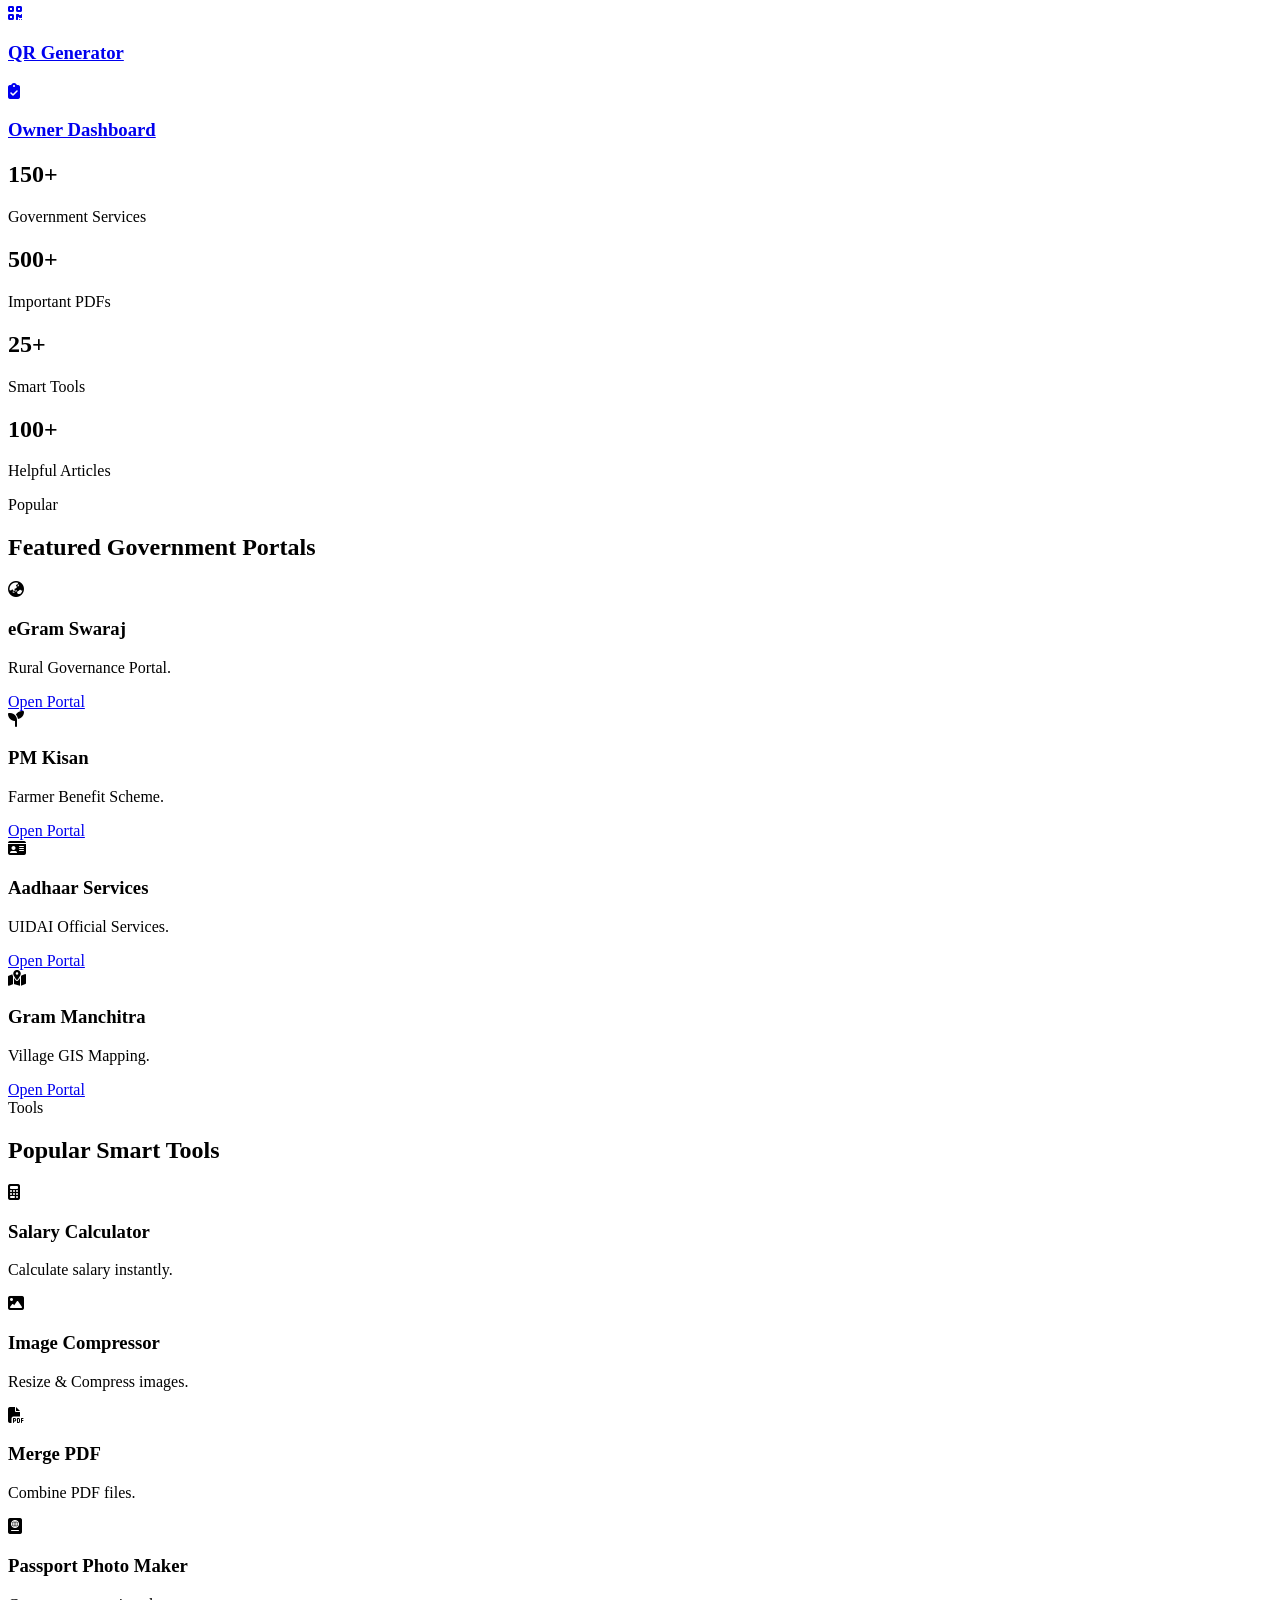
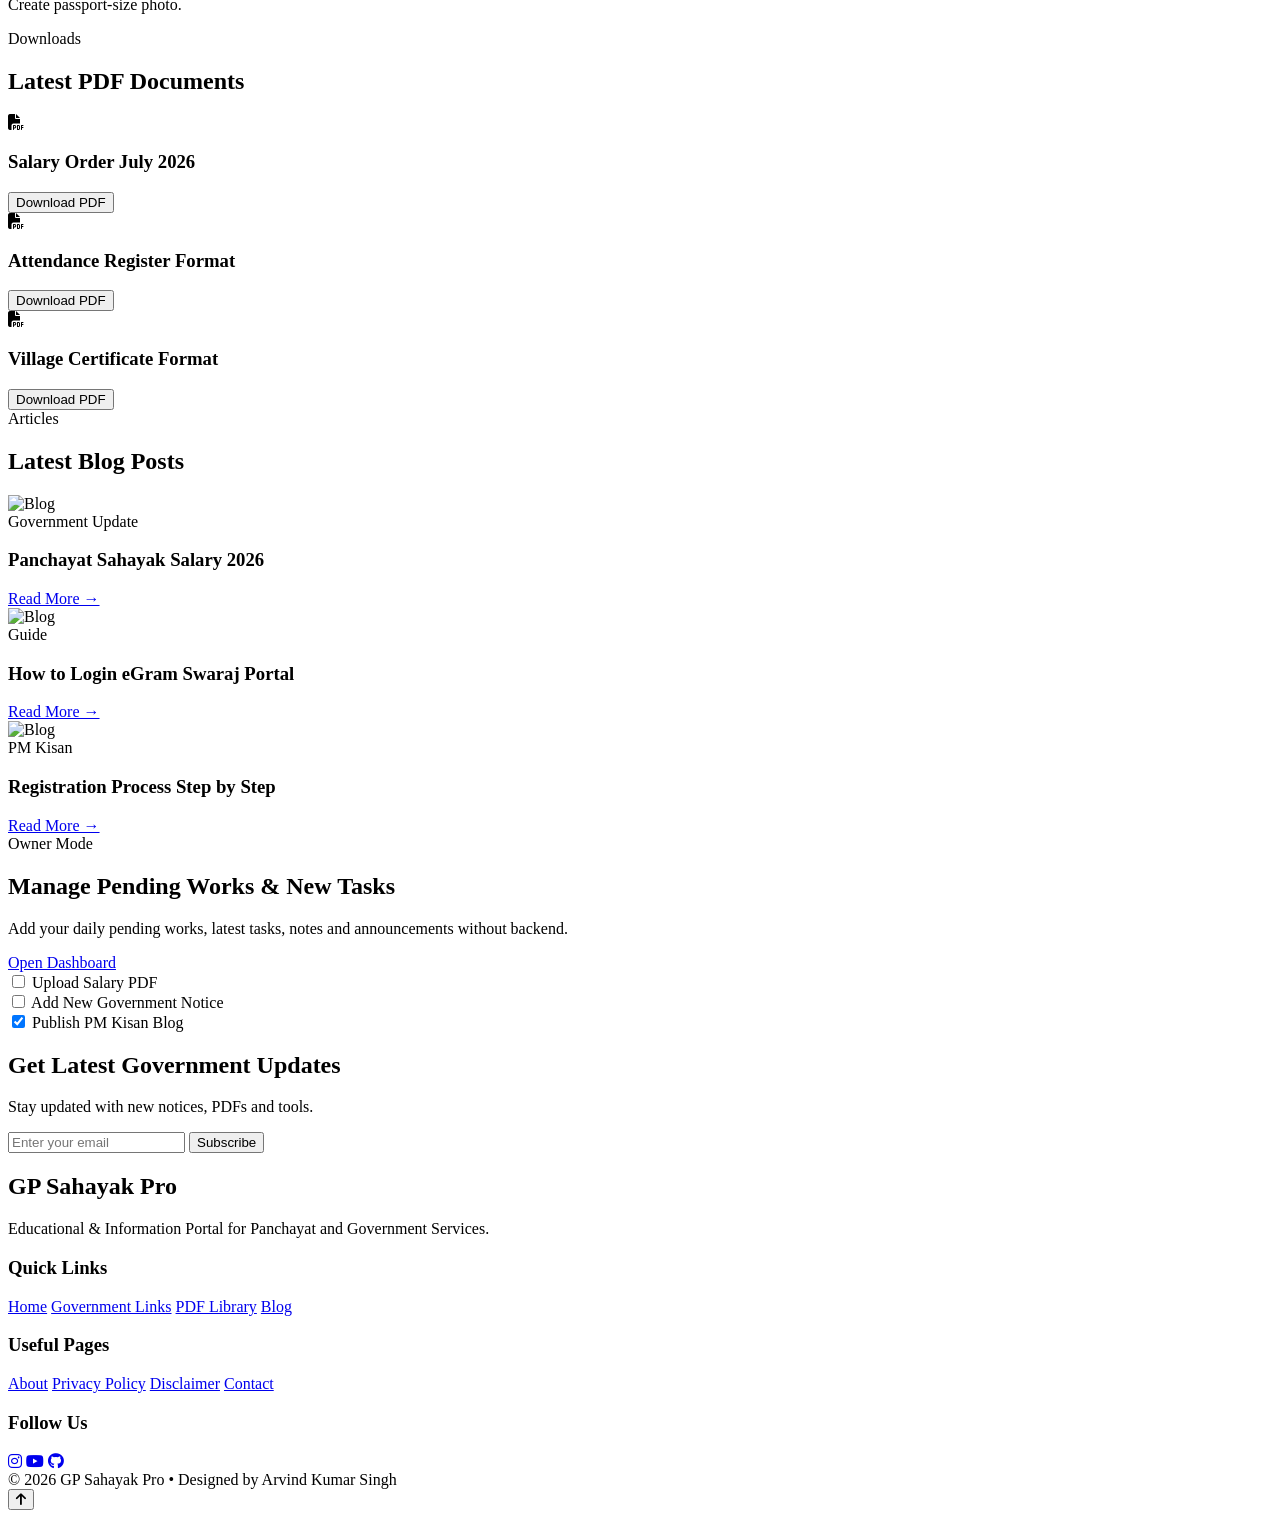
==== commit 766338d7: "Update index.html" ====
--- a/index.html
+++ b/index.html
@@ -1,251 +1,710 @@
 <!DOCTYPE html>
-<html lang="hi">
+<html lang="en">
+
 <head>
+    <!-- ========================= -->
+    <!-- Basic SEO -->
+    <!-- ========================= -->
     <meta charset="UTF-8">
     <meta name="viewport" content="width=device-width, initial-scale=1.0">
-    <title>Awadh Consultancy | डिजिटल एवं नागरिक सेवा पोर्टल</title>
-    <link rel="stylesheet" href="css/style.css">
-    <!-- FontAwesome Icons for clean UI -->
-    <link rel="stylesheet" href="https://cdnjs.cloudflare.com/ajax/libs/font-awesome/6.4.0/css/all.min.css">
+
+    <title>GP Sahayak Pro | Government Services, PDF Library & Smart Tools</title>
+
+    <meta name="description"
+        content="GP Sahayak Pro is a complete Panchayat & Government Service Portal with Government Links, PDF Library, Smart Tools, Latest Orders and Helpful Articles.">
+
+    <meta name="keywords"
+        content="GP Sahayak, Panchayat Sahayak, Government Links, eGram Swaraj, PM Kisan, PDF Library, Salary Calculator">
+
+    <meta name="author" content="Arvind Kumar Singh">
+
+    <!-- Google Fonts -->
+    <link rel="preconnect" href="https://fonts.googleapis.com">
+    <link rel="preconnect" href="https://fonts.gstatic.com" crossorigin>
+
+    <link
+        href="https://fonts.googleapis.com/css2?family=Poppins:wght@300;400;500;600;700;800&family=Inter:wght@300;400;500;600;700&display=swap"
+        rel="stylesheet">
+
+    <!-- Font Awesome -->
+    <link rel="stylesheet" href="https://cdnjs.cloudflare.com/ajax/libs/font-awesome/6.7.1/css/all.min.css">
+
+    <!-- CSS -->
+    <link rel="stylesheet" href="assets/css/style.css">
+    <link rel="stylesheet" href="assets/css/components.css">
+    <link rel="stylesheet" href="assets/css/responsive.css">
 </head>
+
 <body>
 
-    <!-- 1. Top Header -->
-    <header class="top-header">
-        <div class="logo-box">
-            <i class="fa-solid fa-house-laptop logo-icon"></i>
+    <!-- ======================================== -->
+    <!-- LOADER -->
+    <!-- ======================================== -->
+
+    <div id="loader">
+        <div class="loader-circle"></div>
+        <h2>GP Sahayak Pro</h2>
+        <p>Loading Government Services...</p>
+    </div>
+
+    <!-- ======================================== -->
+    <!-- HEADER -->
+    <!-- ======================================== -->
+
+    <header class="header">
+
+        <nav class="navbar container">
+
+            <!-- Logo -->
+
+            <a href="index.html" class="logo">
+
+                <div class="logo-icon">
+                    <i class="fa-solid fa-building-columns"></i>
+                </div>
+
+                <div class="logo-text">
+                    <h2>GP Sahayak Pro</h2>
+                    <span>Government Portal</span>
+                </div>
+
+            </a>
+
+            <!-- Desktop Menu -->
+
+            <ul class="nav-menu">
+
+                <li><a href="index.html" class="active">Home</a></li>
+
+                <li><a href="pages/government-links.html">Gov Links</a></li>
+
+                <li><a href="pages/tools.html">Tools</a></li>
+
+                <li><a href="pages/pdf-library.html">PDF Library</a></li>
+
+                <li><a href="pages/blog.html">Blog</a></li>
+
+                <li><a href="pages/notices.html">Notices</a></li>
+
+            </ul>
+
+            <!-- Right Icons -->
+
+            <div class="nav-actions">
+
+                <button class="icon-btn">
+                    <i class="fa-solid fa-magnifying-glass"></i>
+                </button>
+
+                <button id="theme-toggle" class="icon-btn">
+                    <i class="fa-solid fa-moon"></i>
+                </button>
+
+                <button class="menu-btn">
+                    <i class="fa-solid fa-bars"></i>
+                </button>
+
+            </div>
+
+        </nav>
+
+    </header>
+
+    <!-- ======================================== -->
+    <!-- NEWS TICKER -->
+    <!-- ======================================== -->
+
+    <section class="ticker">
+
+        <div class="ticker-label">
+            <i class="fa-solid fa-bullhorn"></i>
+            Latest Updates
+        </div>
+
+        <div class="ticker-content">
+
+            <marquee scrollamount="5">
+
+                📢 PM Kisan Registration Started • Gram Panchayat Salary Order Uploaded • New Government Circular Available • eGram Swaraj Login Guide Added • PDF Library Updated.
+
+            </marquee>
+
+        </div>
+
+    </section>
+
+    <!-- ======================================== -->
+    <!-- HERO SECTION -->
+    <!-- ======================================== -->
+
+    <section class="hero">
+
+        <div class="container hero-grid">
+
+            <div class="hero-content">
+
+                <span class="hero-badge">
+                    🇮🇳 Trusted Government Information Portal
+                </span>
+
+                <h1>
+                    Your Complete
+                    <span>Government Service Portal</span>
+                </h1>
+
+                <p>
+                    Access Government Links, Download Important PDFs,
+                    Use Smart Tools, Read Latest Notices and Helpful Articles —
+                    all in one place.
+                </p>
+
+                <!-- Search -->
+
+                <div class="hero-search">
+
+                    <input type="text"
+                        placeholder="Search Government Services, PDFs, Blogs...">
+
+                    <button>
+                        <i class="fa-solid fa-search"></i>
+                    </button>
+
+                </div>
+
+                <!-- Hero Buttons -->
+
+                <div class="hero-buttons">
+
+                    <a href="pages/government-links.html" class="btn primary">
+                        Government Links
+                    </a>
+
+                    <a href="pages/pdf-library.html" class="btn secondary">
+                        PDF Library
+                    </a>
+
+                </div>
+
+            </div>
+
+            <!-- Hero Image -->
+
+            <div class="hero-image">
+
+                <div class="hero-card">
+
+                    <div class="card-icon">
+                        <i class="fa-solid fa-landmark"></i>
+                    </div>
+
+                    <h3>150+ Government Services</h3>
+
+                    <p>Everything related to Panchayat & Public Services.</p>
+
+                </div>
+
+                <div class="floating-box box1">
+                    <i class="fa-solid fa-file-pdf"></i>
+                    500+ PDFs
+                </div>
+
+                <div class="floating-box box2">
+                    <i class="fa-solid fa-toolbox"></i>
+                    25+ Smart Tools
+                </div>
+
+            </div>
+
+        </div>
+
+    </section>
+
+    <!-- ======================================== -->
+    <!-- QUICK SERVICES -->
+    <!-- ======================================== -->
+
+    <section class="services section">
+
+        <div class="container">
+
+            <div class="section-title">
+
+                <span>Explore</span>
+
+                <h2>Quick Government Services</h2>
+
+                <p>
+                    One-click access to all useful services.
+                </p>
+
+            </div>
+
+            <div class="service-grid">
+
+                <a href="#" class="service-card">
+                    <i class="fa-solid fa-building-columns"></i>
+                    <h3>Government Links</h3>
+                </a>
+
+                <a href="#" class="service-card">
+                    <i class="fa-solid fa-file-pdf"></i>
+                    <h3>PDF Library</h3>
+                </a>
+
+                <a href="#" class="service-card">
+                    <i class="fa-solid fa-calculator"></i>
+                    <h3>Salary Calculator</h3>
+                </a>
+
+                <a href="#" class="service-card">
+                    <i class="fa-solid fa-image"></i>
+                    <h3>Image Tools</h3>
+                </a>
+
+                <a href="#" class="service-card">
+                    <i class="fa-solid fa-file-circle-plus"></i>
+                    <h3>PDF Tools</h3>
+                </a>
+
+                <a href="#" class="service-card">
+                    <i class="fa-solid fa-pen-to-square"></i>
+                    <h3>Letter Generator</h3>
+                </a>
+
+                <a href="#" class="service-card">
+                    <i class="fa-solid fa-newspaper"></i>
+                    <h3>Latest Notices</h3>
+                </a>
+
+                <a href="#" class="service-card">
+                    <i class="fa-solid fa-book-open"></i>
+                    <h3>Blogs</h3>
+                </a>
+
+                <a href="#" class="service-card">
+                    <i class="fa-solid fa-map-location-dot"></i>
+                    <h3>Village Profile</h3>
+                </a>
+
+                <a href="#" class="service-card">
+                    <i class="fa-solid fa-language"></i>
+                    <h3>Unicode Converter</h3>
+                </a>
+
+                <a href="#" class="service-card">
+                    <i class="fa-solid fa-qrcode"></i>
+                    <h3>QR Generator</h3>
+                </a>
+
+                <a href="#" class="service-card">
+                    <i class="fa-solid fa-clipboard-check"></i>
+                    <h3>Owner Dashboard</h3>
+                </a>
+
+            </div>
+
+        </div>
+
+    </section>
+
+    <!-- ======================================== -->
+    <!-- STATS -->
+    <!-- ======================================== -->
+
+    <section class="stats section">
+
+        <div class="container stats-grid">
+
+            <div class="stat-card">
+                <h2>150+</h2>
+                <p>Government Services</p>
+            </div>
+
+            <div class="stat-card">
+                <h2>500+</h2>
+                <p>Important PDFs</p>
+            </div>
+
+            <div class="stat-card">
+                <h2>25+</h2>
+                <p>Smart Tools</p>
+            </div>
+
+            <div class="stat-card">
+                <h2>100+</h2>
+                <p>Helpful Articles</p>
+            </div>
+
+        </div>
+
+    </section>
+
+    <!-- ======================================== -->
+    <!-- FEATURED PORTALS -->
+    <!-- ======================================== -->
+
+    <section class="featured section">
+
+        <div class="container">
+
+            <div class="section-title">
+
+                <span>Popular</span>
+
+                <h2>Featured Government Portals</h2>
+
+            </div>
+
+            <div class="portal-grid">
+
+                <div class="portal-card">
+                    <i class="fa-solid fa-earth-asia"></i>
+                    <h3>eGram Swaraj</h3>
+                    <p>Rural Governance Portal.</p>
+                    <a href="#">Open Portal</a>
+                </div>
+
+                <div class="portal-card">
+                    <i class="fa-solid fa-seedling"></i>
+                    <h3>PM Kisan</h3>
+                    <p>Farmer Benefit Scheme.</p>
+                    <a href="#">Open Portal</a>
+                </div>
+
+                <div class="portal-card">
+                    <i class="fa-solid fa-id-card"></i>
+                    <h3>Aadhaar Services</h3>
+                    <p>UIDAI Official Services.</p>
+                    <a href="#">Open Portal</a>
+                </div>
+
+                <div class="portal-card">
+                    <i class="fa-solid fa-map-location-dot"></i>
+                    <h3>Gram Manchitra</h3>
+                    <p>Village GIS Mapping.</p>
+                    <a href="#">Open Portal</a>
+                </div>
+
+            </div>
+
+        </div>
+
+    </section>
+
+    <!-- ======================================== -->
+    <!-- SMART TOOLS PREVIEW -->
+    <!-- ======================================== -->
+
+    <section class="tools section">
+
+        <div class="container">
+
+            <div class="section-title">
+
+                <span>Tools</span>
+
+                <h2>Popular Smart Tools</h2>
+
+            </div>
+
+            <div class="tools-grid">
+
+                <div class="tool-card">
+                    <i class="fa-solid fa-calculator"></i>
+                    <h3>Salary Calculator</h3>
+                    <p>Calculate salary instantly.</p>
+                </div>
+
+                <div class="tool-card">
+                    <i class="fa-solid fa-image"></i>
+                    <h3>Image Compressor</h3>
+                    <p>Resize & Compress images.</p>
+                </div>
+
+                <div class="tool-card">
+                    <i class="fa-solid fa-file-pdf"></i>
+                    <h3>Merge PDF</h3>
+                    <p>Combine PDF files.</p>
+                </div>
+
+                <div class="tool-card">
+                    <i class="fa-solid fa-passport"></i>
+                    <h3>Passport Photo Maker</h3>
+                    <p>Create passport-size photo.</p>
+                </div>
+
+            </div>
+
+        </div>
+
+    </section>
+
+    <!-- ======================================== -->
+    <!-- PDF LIBRARY PREVIEW -->
+    <!-- ======================================== -->
+
+    <section class="pdf section">
+
+        <div class="container">
+
+            <div class="section-title">
+
+                <span>Downloads</span>
+
+                <h2>Latest PDF Documents</h2>
+
+            </div>
+
+            <div class="pdf-grid">
+
+                <div class="pdf-card">
+                    <i class="fa-solid fa-file-pdf"></i>
+                    <h3>Salary Order July 2026</h3>
+                    <button>Download PDF</button>
+                </div>
+
+                <div class="pdf-card">
+                    <i class="fa-solid fa-file-pdf"></i>
+                    <h3>Attendance Register Format</h3>
+                    <button>Download PDF</button>
+                </div>
+
+                <div class="pdf-card">
+                    <i class="fa-solid fa-file-pdf"></i>
+                    <h3>Village Certificate Format</h3>
+                    <button>Download PDF</button>
+                </div>
+
+            </div>
+
+        </div>
+
+    </section>
+
+    <!-- ======================================== -->
+    <!-- BLOG PREVIEW -->
+    <!-- ======================================== -->
+
+    <section class="blog section">
+
+        <div class="container">
+
+            <div class="section-title">
+
+                <span>Articles</span>
+
+                <h2>Latest Blog Posts</h2>
+
+            </div>
+
+            <div class="blog-grid">
+
+                <article class="blog-card">
+
+                    <img src="assets/images/blog/blog1.jpg" alt="Blog">
+
+                    <div class="blog-content">
+
+                        <span>Government Update</span>
+
+                        <h3>Panchayat Sahayak Salary 2026</h3>
+
+                        <a href="#">Read More →</a>
+
+                    </div>
+
+                </article>
+
+                <article class="blog-card">
+
+                    <img src="assets/images/blog/blog2.jpg" alt="Blog">
+
+                    <div class="blog-content">
+
+                        <span>Guide</span>
+
+                        <h3>How to Login eGram Swaraj Portal</h3>
+
+                        <a href="#">Read More →</a>
+
+                    </div>
+
+                </article>
+
+                <article class="blog-card">
+
+                    <img src="assets/images/blog/blog3.jpg" alt="Blog">
+
+                    <div class="blog-content">
+
+                        <span>PM Kisan</span>
+
+                        <h3>Registration Process Step by Step</h3>
+
+                        <a href="#">Read More →</a>
+
+                    </div>
+
+                </article>
+
+            </div>
+
+        </div>
+
+    </section>
+
+    <!-- ======================================== -->
+    <!-- OWNER DASHBOARD PREVIEW -->
+    <!-- ======================================== -->
+
+    <section class="dashboard-preview section">
+
+        <div class="container dashboard-box">
+
+            <div class="dashboard-text">
+
+                <span>Owner Mode</span>
+
+                <h2>Manage Pending Works & New Tasks</h2>
+
+                <p>
+                    Add your daily pending works, latest tasks,
+                    notes and announcements without backend.
+                </p>
+
+                <a href="pages/owner-dashboard.html" class="btn primary">
+                    Open Dashboard
+                </a>
+
+            </div>
+
+            <div class="dashboard-card">
+
+                <div class="task-item">
+                    <input type="checkbox">
+                    Upload Salary PDF
+                </div>
+
+                <div class="task-item">
+                    <input type="checkbox">
+                    Add New Government Notice
+                </div>
+
+                <div class="task-item">
+                    <input type="checkbox" checked>
+                    Publish PM Kisan Blog
+                </div>
+
+            </div>
+
+        </div>
+
+    </section>
+
+    <!-- ======================================== -->
+    <!-- NEWSLETTER -->
+    <!-- ======================================== -->
+
+    <section class="newsletter section">
+
+        <div class="container newsletter-box">
+
+            <h2>Get Latest Government Updates</h2>
+
+            <p>
+                Stay updated with new notices, PDFs and tools.
+            </p>
+
+            <div class="newsletter-form">
+
+                <input type="email" placeholder="Enter your email">
+
+                <button>Subscribe</button>
+
+            </div>
+
+        </div>
+
+    </section>
+
+    <!-- ======================================== -->
+    <!-- FOOTER -->
+    <!-- ======================================== -->
+
+    <footer class="footer">
+
+        <div class="container footer-grid">
+
             <div>
-                <h1>Awadh Consultancy</h1>
-                <p>डिजिटल नागरिक सेवा एवं सूचना पोर्टल</p>
-            </div>
-        </div>
-        <div class="header-actions">
-            <button class="night-mode-btn" id="nightModeBtn">
-                <i class="fa-solid fa-moon"></i> Night Mode
-            </button>
-        </div>
-    </header>
-
-    <!-- 2. Menu Navigation Bar -->
-    <div class="menu-bar">
-        <div class="menu-title">
-            <i class="fa-regular fa-clipboard"></i> नेविगेशन (Menu)
-        </div>
-        <button class="menu-btn" id="menuToggle"><i class="fa-solid fa-bars"></i> मेनू</button>
-    </div>
-    <div class="side-menu" id="sideMenu">
-    <div class="menu-header">
-        <h3>अवध कंसल्टेंसी मेनू</h3>
-        <button id="closeMenu">✕</button>
-    </div>
-    <ul>
-        <li><a href="#portalGrid">सरकारी पोर्टल्स</a></li>
-        <li><a href="#smartTools">स्मार्ट टूल्स</a></li>
-        <li><a href="#forms">फॉर्म्स डाउनलोड</a></li>
-        <li><a href="tel:+919876543210">हेल्पलाइन संपर्क</a></li>
-    </ul>
-</div>
-<div class="overlay" id="overlay"></div>
-
-    <!-- 3. Welcome & Search Card -->
-    <div class="main-container">
-        <div class="card welcome-card">
-            <div class="welcome-header">
-                <i class="fa-solid fa-building-columns welcome-icon"></i>
-                <div>
-                    <h2>नमस्ते !</h2>
-                    <p class="sub-text">अवध कंसल्टेंसी डिजिटल सेवा पोर्टल</p>
-                </div>
-            </div>
-            
-            <div class="meta-info">
-                <div>📅 <strong>LAST UPDATED:</strong> August 2026</div>
-                <div>🔔 <strong>LATEST:</strong> ई-डिस्ट्रिक्ट एवं खतौनी सेवाएं लाइव</div>
-            </div>
-
-            <div class="search-box">
-                <i class="fa-solid fa-magnifying-glass"></i>
-                <input type="text" id="searchInput" placeholder="सेवाएँ, टूल्स, फॉर्म खोजें (जैसे- e-District, Ration)...">
-            </div>
-        </div>
-
-        <!-- 4. Useful Govt Websites (4-Column Grid) -->
-        <div class="section-title">
-            <span>उपयोगी गवर्नमेंट वेबसाइट्स (Official Portals)</span>
-        </div>
-
-        <div class="portal-grid" id="portalGrid">
-            
-            <!-- e-District (UP) -->
-            <a href="https://edistrict.up.gov.in" target="_blank" class="grid-card" data-title="e-District (UP) आय जाति निवास प्रमाण पत्र">
-                <div class="icon-circle border-orange">
-                    <i class="fa-solid fa-file-invoice" style="color: #e67e22;"></i>
-                </div>
-                <span>e-District (UP)</span>
-            </a>
-
-            <!-- CSC / Sahaj -->
-            <a href="https://digitalseva.csc.gov.in" target="_blank" class="grid-card" data-title="CSC Sahaj Seva Portal">
-                <div class="icon-circle border-yellow">
-                    <i class="fa-solid fa-laptop-code" style="color: #f1c40f;"></i>
-                </div>
-                <span>CSC / Sahaj</span>
-            </a>
-
-            <!-- Pension UP -->
-            <a href="https://sspy-up.gov.in" target="_blank" class="grid-card" data-title="Pension UP vridha vidhwa">
-                <div class="icon-circle border-blue">
-                    <i class="fa-solid fa-user-shield" style="color: #3498db;"></i>
-                </div>
-                <span>Pension (UP)</span>
-            </a>
-
-            <!-- Ration Card -->
-            <a href="https://fcs.up.gov.in" target="_blank" class="grid-card" data-title="Ration Card fcs पात्रता सूची">
-                <div class="icon-circle border-gold">
-                    <i class="fa-solid fa-wheat-awn" style="color: #d4ac0d;"></i>
-                </div>
-                <span>Ration Card</span>
-            </a>
-
-            <!-- Voter / NVSP -->
-            <a href="https://voters.eci.gov.in" target="_blank" class="grid-card" data-title="Voter ID NVSP निर्वाचन">
-                <div class="icon-circle border-indigo">
-                    <i class="fa-solid fa-id-card-clip" style="color: #5c6bc0;"></i>
-                </div>
-                <span>Voter / NVSP</span>
-            </a>
-
-            <!-- Aadhaar (UIDAI) -->
-            <a href="https://myaadhaar.uidai.gov.in" target="_blank" class="grid-card" data-title="Aadhaar UIDAI download update">
-                <div class="icon-circle border-cyan">
-                    <i class="fa-solid fa-fingerprint" style="color: #00acc1;"></i>
-                </div>
-                <span>Aadhaar (UIDAI)</span>
-            </a>
-
-            <!-- UP Bhulekh -->
-            <a href="https://upbhulekh.gov.in" target="_blank" class="grid-card" data-title="UP Bhulekh khatauni khata nakal">
-                <div class="icon-circle border-teal">
-                    <i class="fa-solid fa-map-location-dot" style="color: #00897b;"></i>
-                </div>
-                <span>UP Bhulekh</span>
-            </a>
-
-            <!-- PM-Kisan -->
-            <a href="https://pmkisan.gov.in" target="_blank" class="grid-card" data-title="PM-Kisan samman nidhi kyc">
-                <div class="icon-circle border-green">
-                    <i class="fa-solid fa-seedling" style="color: #2ecc71;"></i>
-                </div>
-                <span>PM-Kisan</span>
-            </a>
-
-            <!-- Birth / Death -->
-            <a href="https://crsorgi.gov.in" target="_blank" class="grid-card" data-title="Birth Death Certificate janam praman patra">
-                <div class="icon-circle border-navy">
-                    <i class="fa-solid fa-baby" style="color: #1e3799;"></i>
-                </div>
-                <span>Birth / Death</span>
-            </a>
-
-            <!-- UPPCL (Bijli) -->
-            <a href="https://www.upenergy.in" target="_blank" class="grid-card" data-title="UPPCL Bijli Bill payment electricity">
-                <div class="icon-circle border-purple">
-                    <i class="fa-solid fa-bolt" style="color: #8e44ad;"></i>
-                </div>
-                <span>UPPCL (Bijli)</span>
-            </a>
-
-        </div>
-
-        <!-- 5. Smart Tools Section -->
-        <div class="section-heading-box">
-            <h3>🛠️ स्मार्ट टूल्स (Smart Tools)</h3>
-            <p>दैनिक कार्य एवं ऑनलाइन यूटिलिटी टूल्स</p>
-        </div>
-
-        <div class="tools-grid">
-            <a href="#" class="tool-card">
-                <div class="tool-icon-bg bg-teal">
-                    <i class="fa-solid fa-image"></i>
-                </div>
-                <span>Image Tools</span>
-            </a>
-            <a href="#" class="tool-card">
-                <div class="tool-icon-bg bg-cyan">
-                    <i class="fa-solid fa-file-pdf"></i>
-                </div>
-                <span>PDF Tools</span>
-            </a>
-            <a href="#" class="tool-card">
-                <div class="tool-icon-bg bg-blue">
-                    <i class="fa-solid fa-file-lines"></i>
-                </div>
-                <span>PDF Forms</span>
-            </a>
-            <a href="#" class="tool-card">
-                <div class="tool-icon-bg bg-green">
-                    <i class="fa-solid fa-calculator"></i>
-                </div>
-                <span>Fee Calculator</span>
-            </a>
-        </div>
-
-        <!-- 6. Important Forms (Download List) -->
-        <div class="section-heading-box">
-            <h3>📄 महत्वपूर्ण फॉर्म्स (Important Forms)</h3>
-        </div>
-
-        <div class="forms-container">
-            <div class="form-row">
-                <div class="pdf-tag">PDF</div>
-                <div class="form-info">
-                    <h4>परिवार रजिस्टर नकल फॉर्म</h4>
-                    <span>PDF Document</span>
-                </div>
-                <a href="#" class="download-button">Download</a>
-            </div>
-
-            <div class="form-row">
-                <div class="pdf-tag">PDF</div>
-                <div class="form-info">
-                    <h4>स्वघोषित प्रमाण पत्र (Self Declaration)</h4>
-                    <span>PDF Document</span>
-                </div>
-                <a href="#" class="download-button">Download</a>
-            </div>
-        </div>
-
-        <!-- 7. FAQs Section -->
-        <div class="faq-section">
-            <h3 class="faq-main-title">अक्सर पूछे जाने वाले सवाल (FAQs)</h3>
-            
-            <div class="faq-item">
-                <button class="faq-question">
-                    <span>e-District प्रमाण पत्र सत्यापन (Verification) कैसे करें?</span>
-                    <i class="fa-solid fa-plus"></i>
-                </button>
-                <div class="faq-answer">
-                    <p>e-District पोर्टल पर जाकर 'प्रमाण पत्र सत्यापन' विकल्प चुनें और आवेदन क्रमांक व प्रमाण पत्र क्रमांक दर्ज करें।</p>
-                </div>
-            </div>
-
-            <div class="faq-item">
-                <button class="faq-question">
-                    <span>खतौनी की नकल निकालने के लिए क्या विवरण चाहिए?</span>
-                    <i class="fa-solid fa-plus"></i>
-                </button>
-                <div class="faq-answer">
-                    <p>भूलेख पोर्टल पर जाकर जनपद, तहसील, ग्राम चुनें और खाता संख्या, खसरा संख्या या खातेदार के नाम से नकल देख सकते हैं।</p>
-                </div>
-            </div>
-        </div>
-    </div>
-
-    <footer>
-        <p>© 2026 Awadh Consultancy. All rights reserved.</p>
+
+                <h2>GP Sahayak Pro</h2>
+
+                <p>
+                    Educational & Information Portal for Panchayat and Government Services.
+                </p>
+
+            </div>
+
+            <div>
+
+                <h3>Quick Links</h3>
+
+                <a href="#">Home</a>
+                <a href="#">Government Links</a>
+                <a href="#">PDF Library</a>
+                <a href="#">Blog</a>
+
+            </div>
+
+            <div>
+
+                <h3>Useful Pages</h3>
+
+                <a href="#">About</a>
+                <a href="#">Privacy Policy</a>
+                <a href="#">Disclaimer</a>
+                <a href="#">Contact</a>
+
+            </div>
+
+            <div>
+
+                <h3>Follow Us</h3>
+
+                <div class="social-icons">
+
+                    <a href="#"><i class="fab fa-instagram"></i></a>
+
+                    <a href="#"><i class="fab fa-youtube"></i></a>
+
+                    <a href="#"><i class="fab fa-github"></i></a>
+
+                </div>
+
+            </div>
+
+        </div>
+
+        <div class="copyright">
+
+            © 2026 GP Sahayak Pro • Designed by Arvind Kumar Singh
+
+        </div>
+
     </footer>
 
-    <script src="script.js"></script>
+    <!-- Scroll Top -->
+
+    <button id="scrollTop">
+        <i class="fa-solid fa-arrow-up"></i>
+    </button>
+
+    <!-- JavaScript -->
+
+    <script src="assets/js/main.js"></script>
+    <script src="assets/js/navbar.js"></script>
+    <script src="assets/js/darkmode.js"></script>
+
 </body>
-                </html>
+
+</html>
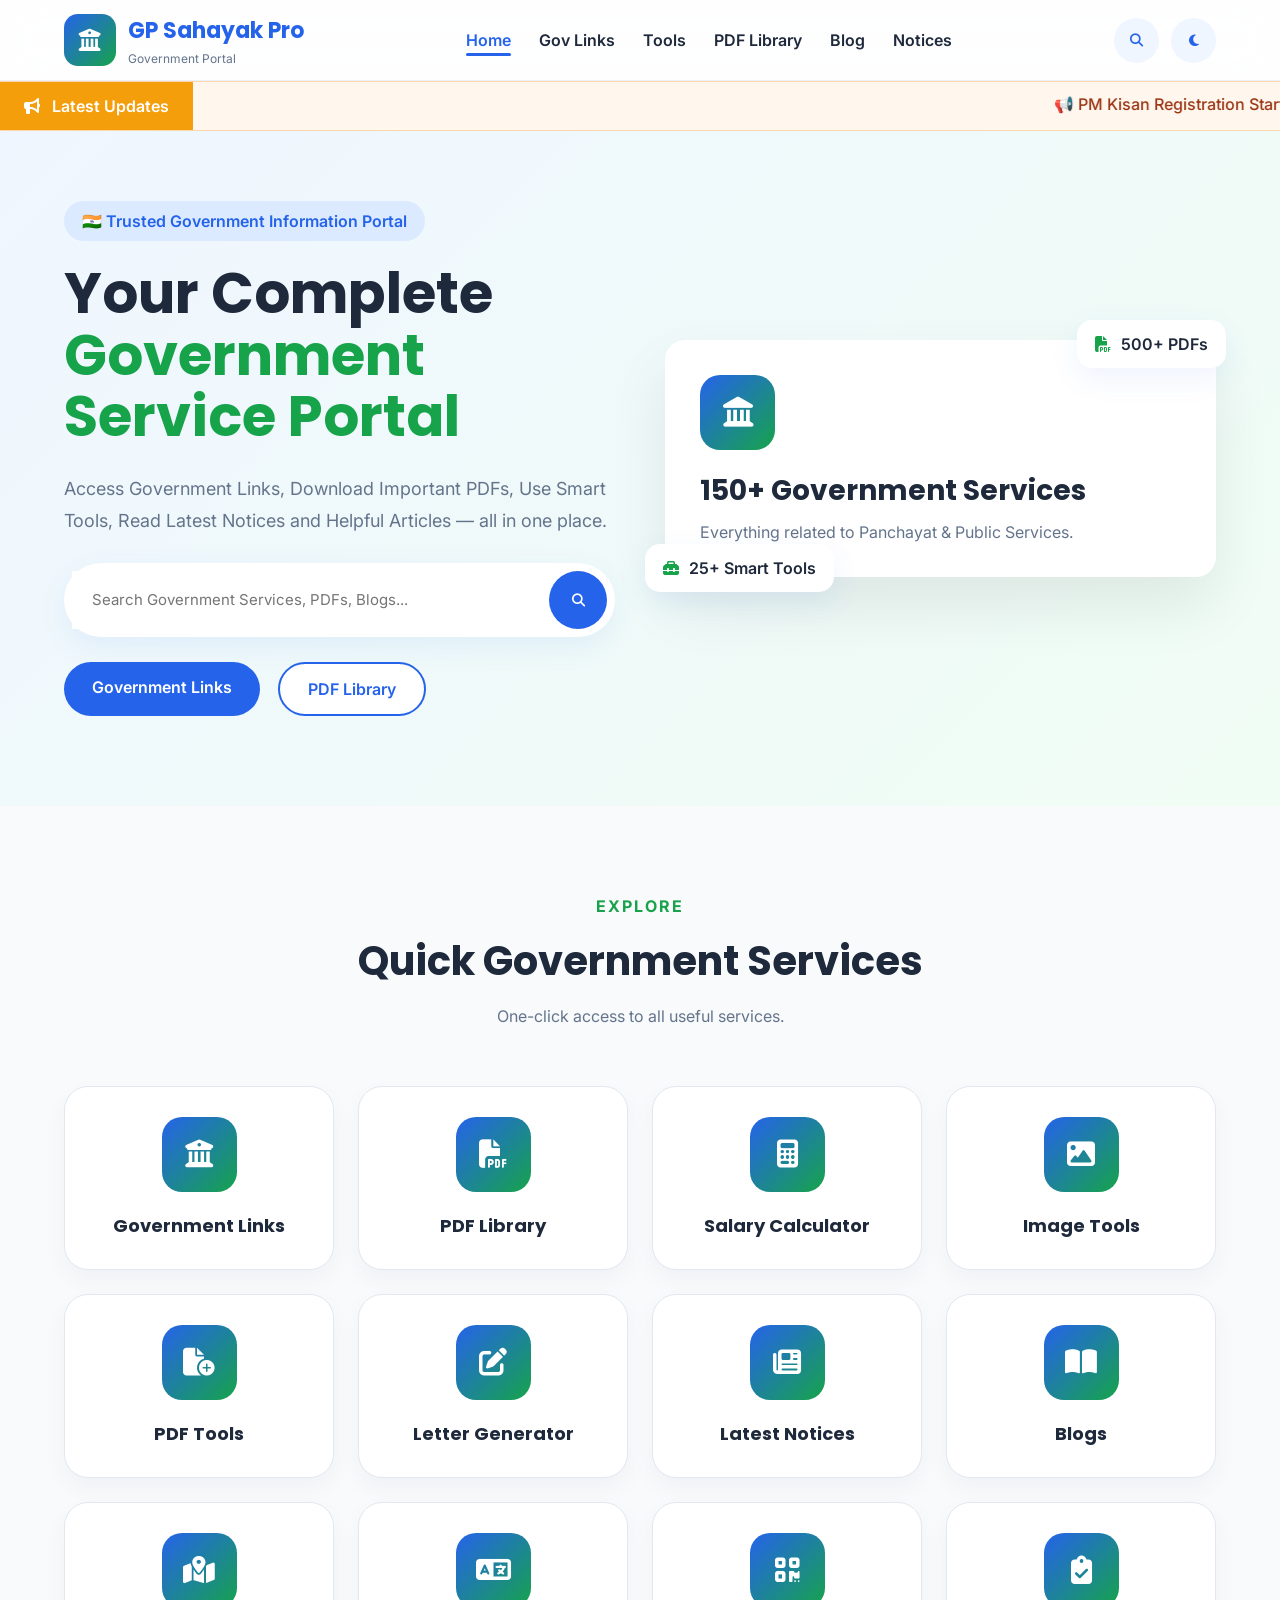
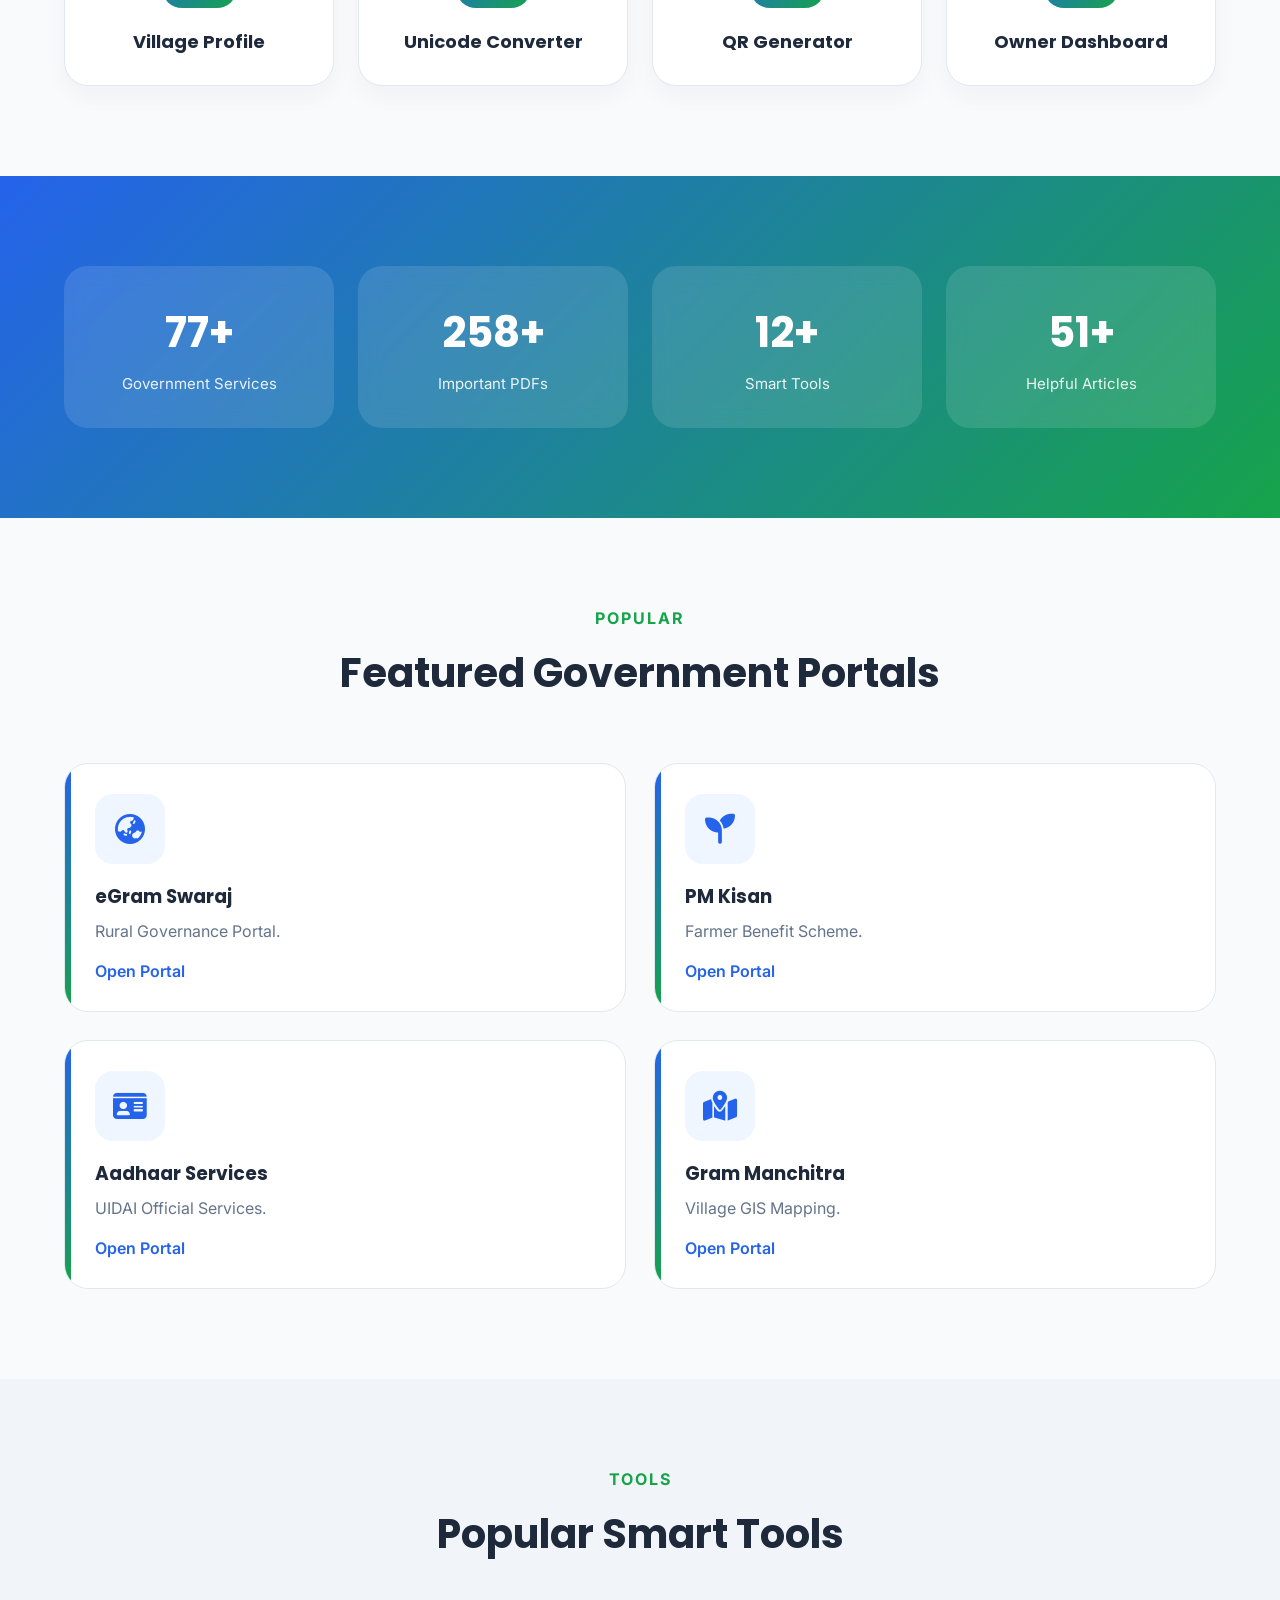
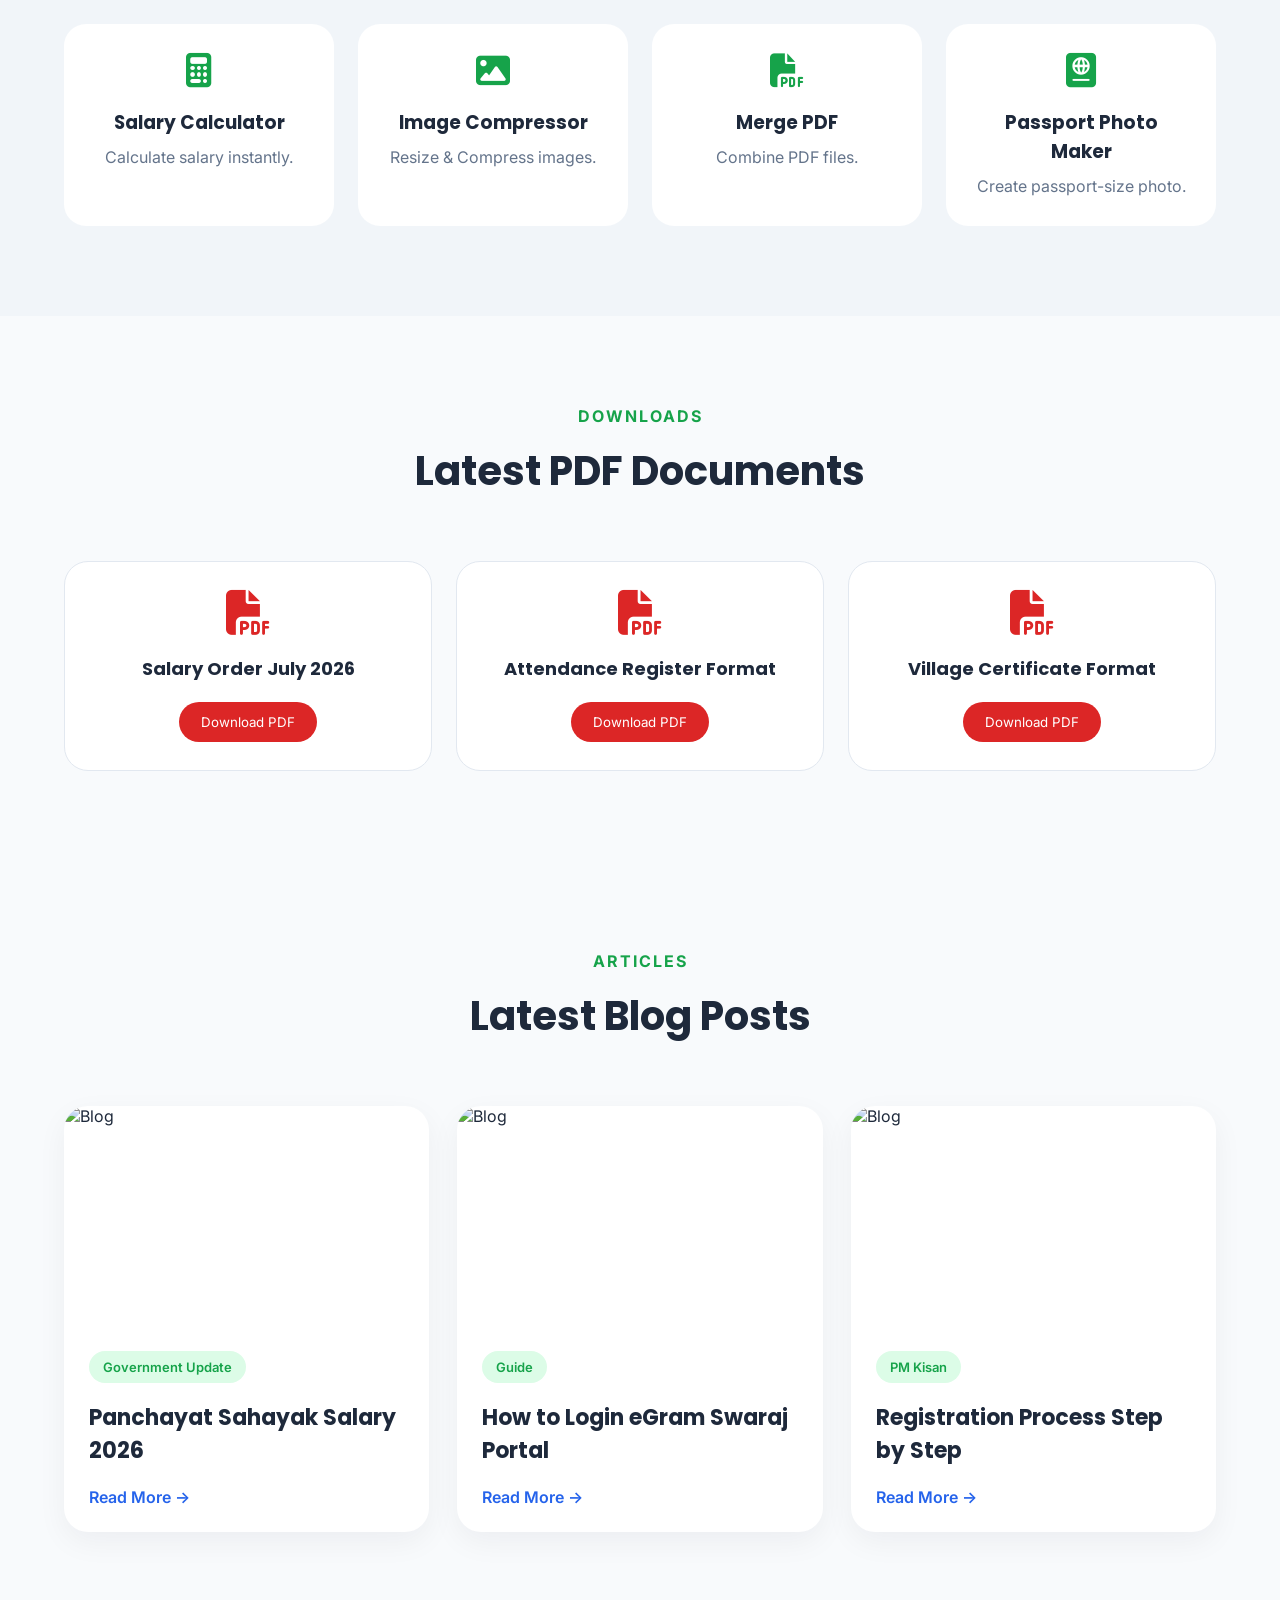
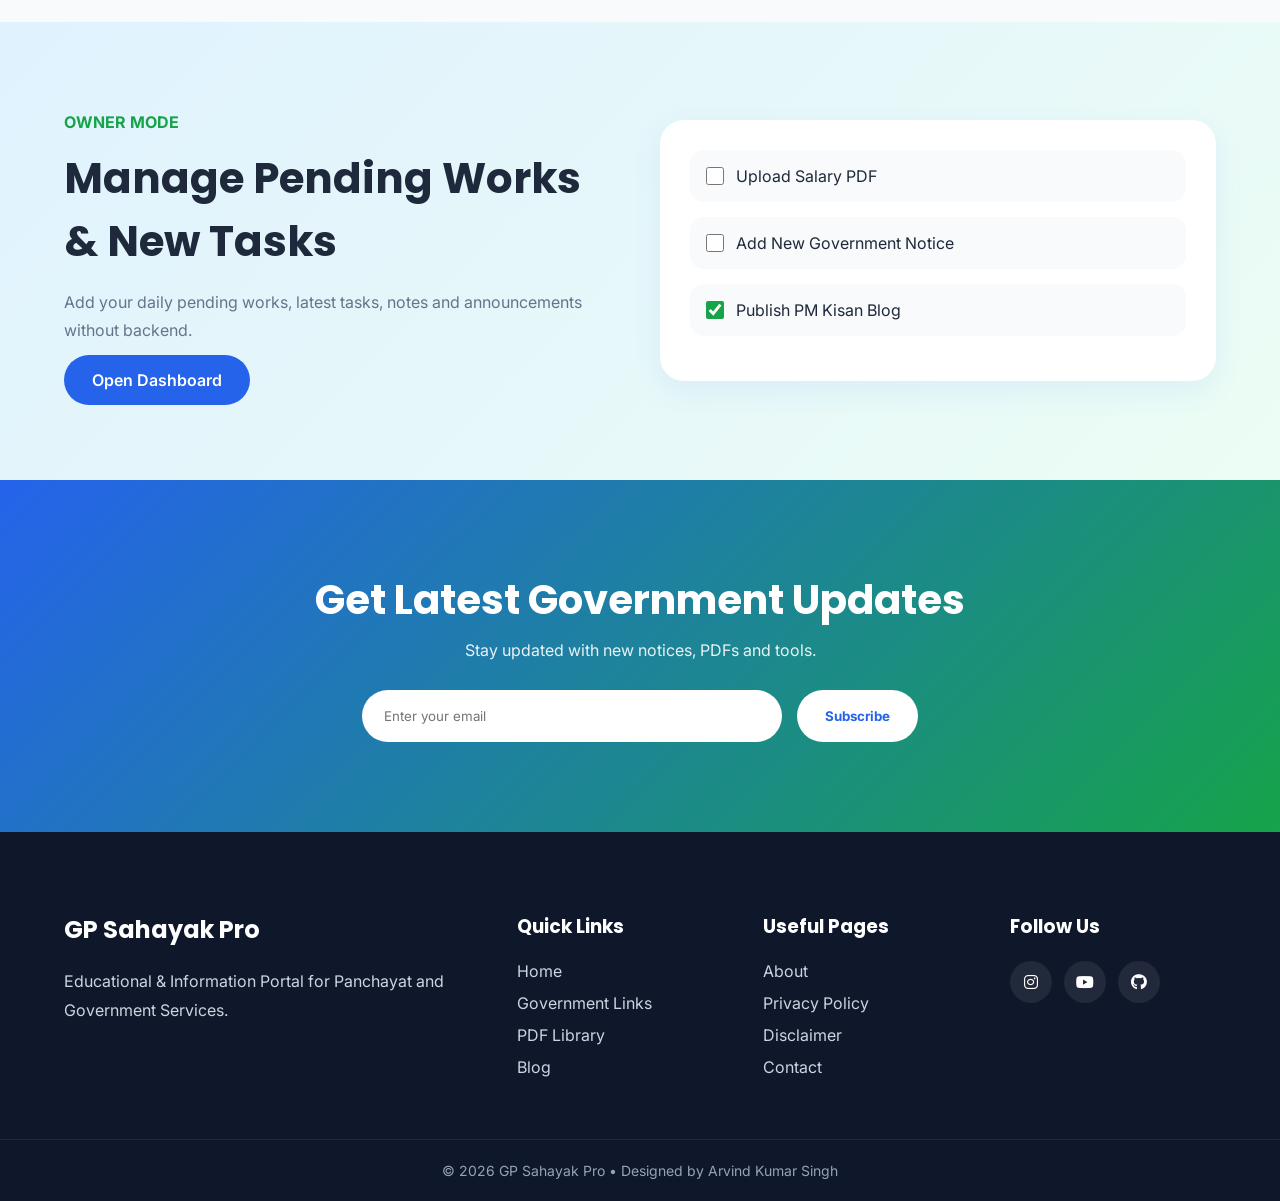
==== commit 7ffc14f3: "Update index.html" ====
--- a/index.html
+++ b/index.html
@@ -30,9 +30,9 @@
     <link rel="stylesheet" href="https://cdnjs.cloudflare.com/ajax/libs/font-awesome/6.7.1/css/all.min.css">
 
     <!-- CSS -->
-    <link rel="stylesheet" href="assets/css/style.css">
-    <link rel="stylesheet" href="assets/css/components.css">
-    <link rel="stylesheet" href="assets/css/responsive.css">
+    <link rel="stylesheet" href="css/style.css">
+    <link rel="stylesheet" href="css/components.css">
+    <link rel="stylesheet" href="css/responsive.css">
 </head>
 
 <body>
@@ -701,9 +701,9 @@
 
     <!-- JavaScript -->
 
-    <script src="assets/js/main.js"></script>
-    <script src="assets/js/navbar.js"></script>
-    <script src="assets/js/darkmode.js"></script>
+    <script src="js/darkmode.js"></script>
+    <script src="js/main.js"></script>
+    <script src="js/navbar.js"></script>
 
 </body>
 
--- a/css/style.css
+++ b/css/style.css
@@ -0,0 +1,1238 @@
+/* ==========================================
+   GP SAHAYAK PRO - STYLE.CSS
+   Author : Arvind Kumar Singh
+   Version : 1.0
+========================================== */
+
+/* Google Font */
+@import url('https://fonts.googleapis.com/css2?family=Poppins:wght@300;400;500;600;700;800&family=Inter:wght@300;400;500;600;700&display=swap');
+
+/* ==========================================
+   ROOT VARIABLES
+========================================== */
+
+:root{
+
+    --primary:#2563EB;
+    --primary-dark:#1D4ED8;
+
+    --secondary:#16A34A;
+    --accent:#F59E0B;
+
+    --bg:#F8FAFC;
+    --surface:#FFFFFF;
+
+    --text:#1E293B;
+    --text-light:#64748B;
+
+    --border:#E2E8F0;
+
+    --shadow:0 10px 30px rgba(37,99,235,.08);
+
+    --radius:20px;
+    --transition:.35s ease;
+
+}
+
+/* Dark Theme (Future Ready) */
+
+.dark-mode{
+
+    --bg:#0F172A;
+    --surface:#1E293B;
+
+    --text:#F8FAFC;
+    --text-light:#CBD5E1;
+
+    --border:#334155;
+
+}
+
+/* ==========================================
+   RESET
+========================================== */
+
+*{
+    margin:0;
+    padding:0;
+    box-sizing:border-box;
+}
+
+html{
+    scroll-behavior:smooth;
+}
+
+body{
+
+    font-family:'Inter',sans-serif;
+    background:var(--bg);
+    color:var(--text);
+    overflow-x:hidden;
+
+}
+
+img{
+    width:100%;
+    display:block;
+}
+
+a{
+    text-decoration:none;
+}
+
+ul{
+    list-style:none;
+}
+
+button,
+input{
+    border:none;
+    outline:none;
+    font-family:inherit;
+}
+
+.container{
+
+    width:90%;
+    max-width:1280px;
+    margin:auto;
+
+}
+
+.section{
+
+    padding:90px 0;
+
+}
+
+/* ==========================================
+   CUSTOM SCROLLBAR
+========================================== */
+
+::-webkit-scrollbar{
+    width:8px;
+}
+
+::-webkit-scrollbar-thumb{
+    background:var(--primary);
+    border-radius:20px;
+}
+
+::-webkit-scrollbar-track{
+    background:#E5E7EB;
+}
+
+/* ==========================================
+   LOADER
+========================================== */
+
+#loader{
+
+    position:fixed;
+    inset:0;
+    background:white;
+
+    display:flex;
+    flex-direction:column;
+    justify-content:center;
+    align-items:center;
+
+    z-index:99999;
+
+}
+
+.loader-circle{
+
+    width:70px;
+    height:70px;
+
+    border-radius:50%;
+
+    border:6px solid #E2E8F0;
+    border-top-color:var(--primary);
+
+    animation:spin 1s linear infinite;
+
+}
+
+#loader h2{
+
+    margin-top:25px;
+    color:var(--primary);
+    font-family:Poppins;
+
+}
+
+#loader p{
+    color:var(--text-light);
+}
+
+@keyframes spin{
+
+    to{
+        transform:rotate(360deg);
+    }
+
+}
+
+/* ==========================================
+   HEADER
+========================================== */
+
+.header{
+
+    position:sticky;
+    top:0;
+    z-index:1000;
+
+    backdrop-filter:blur(20px);
+
+    background:rgba(255,255,255,.82);
+
+    border-bottom:1px solid rgba(226,232,240,.6);
+
+}
+
+.navbar{
+
+    height:80px;
+
+    display:flex;
+    align-items:center;
+    justify-content:space-between;
+
+}
+
+/* LOGO */
+
+.logo{
+
+    display:flex;
+    align-items:center;
+    gap:12px;
+
+}
+
+.logo-icon{
+
+    width:52px;
+    height:52px;
+
+    border-radius:14px;
+
+    background:linear-gradient(135deg,var(--primary),var(--secondary));
+
+    display:grid;
+    place-items:center;
+
+    color:white;
+    font-size:22px;
+
+}
+
+.logo-text h2{
+
+    font-family:Poppins;
+    font-size:22px;
+    color:var(--primary);
+
+}
+
+.logo-text span{
+
+    font-size:12px;
+    color:var(--text-light);
+
+}
+
+/* NAV MENU */
+
+.nav-menu{
+
+    display:flex;
+    align-items:center;
+    gap:28px;
+
+}
+
+.nav-menu a{
+
+    color:var(--text);
+    font-weight:600;
+
+    position:relative;
+
+    transition:.3s;
+
+}
+
+.nav-menu a:hover,
+.nav-menu .active{
+
+    color:var(--primary);
+
+}
+
+.nav-menu a::after{
+
+    content:"";
+
+    position:absolute;
+    left:0;
+    bottom:-6px;
+
+    width:0;
+    height:3px;
+
+    background:var(--primary);
+
+    border-radius:50px;
+
+    transition:.3s;
+
+}
+
+.nav-menu a:hover::after,
+.nav-menu .active::after{
+
+    width:100%;
+
+}
+
+/* RIGHT ICONS */
+
+.nav-actions{
+
+    display:flex;
+    align-items:center;
+    gap:12px;
+
+}
+
+.icon-btn,
+.menu-btn{
+
+    width:45px;
+    height:45px;
+
+    border-radius:50%;
+
+    background:#EFF6FF;
+    color:var(--primary);
+
+    cursor:pointer;
+
+    transition:.3s;
+
+}
+
+.icon-btn:hover,
+.menu-btn:hover{
+
+    background:var(--primary);
+    color:white;
+
+}
+
+.menu-btn{
+
+    display:none;
+
+}
+
+/* ==========================================
+   NEWS TICKER
+========================================== */
+
+.ticker{
+
+    display:flex;
+    align-items:center;
+
+    background:#FFF7ED;
+
+    border-top:1px solid #FED7AA;
+    border-bottom:1px solid #FED7AA;
+
+}
+
+.ticker-label{
+
+    background:var(--accent);
+    color:white;
+
+    padding:14px 24px;
+
+    font-weight:600;
+    white-space:nowrap;
+
+}
+
+.ticker-label i{
+    margin-right:8px;
+}
+
+.ticker-content{
+
+    flex:1;
+
+    color:#9A3412;
+    font-weight:500;
+
+}
+
+/* ==========================================
+   HERO SECTION
+========================================== */
+
+.hero{
+
+    background:
+    linear-gradient(135deg,#EFF6FF,#F0FDF4);
+
+    padding:70px 0 90px;
+
+}
+
+.hero-grid{
+
+    display:grid;
+    grid-template-columns:1fr 1fr;
+    gap:50px;
+    align-items:center;
+
+}
+
+/* LEFT */
+
+.hero-badge{
+
+    display:inline-flex;
+    align-items:center;
+
+    gap:8px;
+
+    padding:10px 18px;
+
+    border-radius:999px;
+
+    background:#DBEAFE;
+
+    color:var(--primary);
+    font-weight:600;
+
+}
+
+.hero-content h1{
+
+    margin-top:22px;
+
+    font-family:Poppins;
+    font-size:56px;
+    line-height:1.1;
+
+}
+
+.hero-content h1 span{
+
+    color:var(--secondary);
+
+}
+
+.hero-content p{
+
+    margin:25px 0;
+
+    color:var(--text-light);
+    line-height:1.8;
+    font-size:18px;
+
+}
+
+/* SEARCH */
+
+.hero-search{
+
+    display:flex;
+
+    background:white;
+
+    padding:8px;
+
+    border-radius:60px;
+
+    box-shadow:var(--shadow);
+
+    margin-bottom:25px;
+
+}
+
+.hero-search input{
+
+    flex:1;
+
+    padding:18px 20px;
+
+    font-size:15px;
+
+}
+
+.hero-search button{
+
+    width:58px;
+    height:58px;
+
+    border-radius:50%;
+
+    background:var(--primary);
+
+    color:white;
+
+    cursor:pointer;
+
+    transition:.3s;
+
+}
+
+.hero-search button:hover{
+
+    background:var(--secondary);
+
+}
+
+/* BUTTONS */
+
+.hero-buttons{
+
+    display:flex;
+    gap:18px;
+    flex-wrap:wrap;
+
+}
+
+.btn{
+
+    padding:15px 28px;
+
+    border-radius:999px;
+
+    font-weight:600;
+
+    transition:.3s;
+
+}
+
+.primary{
+
+    background:var(--primary);
+    color:white;
+
+}
+
+.primary:hover{
+
+    background:var(--primary-dark);
+    transform:translateY(-3px);
+
+}
+
+.secondary{
+
+    background:white;
+    color:var(--primary);
+
+    border:2px solid var(--primary);
+
+}
+
+.secondary:hover{
+
+    background:var(--primary);
+    color:white;
+
+}
+
+/* HERO RIGHT */
+
+.hero-image{
+
+    position:relative;
+
+}
+
+.hero-card{
+
+    background:white;
+
+    padding:35px;
+
+    border-radius:var(--radius);
+
+    box-shadow:0 30px 60px rgba(0,0,0,.08);
+
+}
+
+.card-icon{
+
+    width:75px;
+    height:75px;
+
+    border-radius:20px;
+
+    display:grid;
+    place-items:center;
+
+    background:linear-gradient(135deg,var(--primary),var(--secondary));
+
+    color:white;
+    font-size:30px;
+
+    margin-bottom:20px;
+
+}
+
+.hero-card h3{
+
+    font-family:Poppins;
+    font-size:28px;
+
+}
+
+.hero-card p{
+
+    margin-top:10px;
+    color:var(--text-light);
+
+}
+
+/* FLOATING BOXES */
+
+.floating-box{
+
+    position:absolute;
+
+    padding:14px 18px;
+
+    background:white;
+
+    border-radius:15px;
+
+    box-shadow:var(--shadow);
+
+    display:flex;
+    align-items:center;
+    gap:10px;
+
+    font-weight:600;
+
+    animation:float 4s ease-in-out infinite;
+
+}
+
+.box1{
+
+    top:-20px;
+    right:-10px;
+
+}
+
+.box2{
+
+    bottom:-15px;
+    left:-20px;
+
+}
+
+.floating-box i{
+
+    color:var(--secondary);
+
+}
+
+/* FLOAT ANIMATION */
+
+@keyframes float{
+
+    0%{
+        transform:translateY(0);
+    }
+
+    50%{
+        transform:translateY(-10px);
+    }
+
+    100%{
+        transform:translateY(0);
+    }
+
+}
+
+/* ==========================================
+   SECTION TITLE
+========================================== */
+
+.section-title{
+
+    text-align:center;
+    margin-bottom:60px;
+
+}
+
+.section-title span{
+
+    color:var(--secondary);
+    text-transform:uppercase;
+    font-weight:700;
+    letter-spacing:2px;
+
+}
+
+.section-title h2{
+
+    font-family:Poppins;
+    font-size:40px;
+
+    margin:15px 0;
+
+}
+
+.section-title p{
+
+    color:var(--text-light);
+
+    max-width:700px;
+    margin:auto;
+
+}
+/* ==========================================
+   QUICK SERVICES
+========================================== */
+
+.service-grid{
+    display:grid;
+    grid-template-columns:repeat(4,1fr);
+    gap:24px;
+}
+
+.service-card{
+    background:var(--surface);
+    padding:30px 22px;
+    border-radius:24px;
+    text-align:center;
+    border:1px solid var(--border);
+    transition:var(--transition);
+    box-shadow:0 10px 25px rgba(15,23,42,.04);
+}
+
+.service-card i{
+    width:75px;
+    height:75px;
+    border-radius:20px;
+    display:grid;
+    place-items:center;
+    margin:0 auto 20px;
+    font-size:28px;
+    color:#fff;
+    background:linear-gradient(135deg,var(--primary),var(--secondary));
+}
+
+.service-card h3{
+    font-family:'Poppins',sans-serif;
+    font-size:18px;
+    color:var(--text);
+}
+
+.service-card:hover{
+    transform:translateY(-12px);
+    border-color:var(--primary);
+    box-shadow:0 20px 40px rgba(37,99,235,.15);
+}
+
+/* ==========================================
+   STATS SECTION
+========================================== */
+
+.stats{
+    background:linear-gradient(135deg,var(--primary),var(--secondary));
+}
+
+.stats-grid{
+    display:grid;
+    grid-template-columns:repeat(4,1fr);
+    gap:24px;
+}
+
+.stat-card{
+    background:rgba(255,255,255,.12);
+    backdrop-filter:blur(10px);
+    padding:35px;
+    border-radius:24px;
+    text-align:center;
+    color:#fff;
+}
+
+.stat-card h2{
+    font-family:'Poppins',sans-serif;
+    font-size:42px;
+    margin-bottom:10px;
+}
+
+.stat-card p{
+    font-size:15px;
+    opacity:.9;
+}
+
+/* ==========================================
+   FEATURED GOVERNMENT PORTALS
+========================================== */
+
+.portal-grid{
+    display:grid;
+    grid-template-columns:repeat(2,1fr);
+    gap:28px;
+}
+
+.portal-card{
+    background:var(--surface);
+    border-radius:24px;
+    padding:30px;
+    border:1px solid var(--border);
+    transition:var(--transition);
+    position:relative;
+    overflow:hidden;
+}
+
+.portal-card::before{
+    content:"";
+    position:absolute;
+    top:0;
+    left:0;
+    width:6px;
+    height:100%;
+    background:linear-gradient(var(--primary),var(--secondary));
+}
+
+.portal-card i{
+    width:70px;
+    height:70px;
+    border-radius:18px;
+    display:grid;
+    place-items:center;
+    background:#EFF6FF;
+    color:var(--primary);
+    font-size:30px;
+    margin-bottom:18px;
+}
+
+.portal-card h3{
+    font-family:'Poppins',sans-serif;
+    margin-bottom:10px;
+}
+
+.portal-card p{
+    color:var(--text-light);
+    margin-bottom:20px;
+}
+
+.portal-card a{
+    display:inline-block;
+    color:var(--primary);
+    font-weight:600;
+}
+
+.portal-card:hover{
+    transform:translateY(-8px);
+    box-shadow:0 20px 35px rgba(37,99,235,.12);
+}
+
+/* ==========================================
+   SMART TOOLS SECTION
+========================================== */
+
+.tools{
+    background:#F1F5F9;
+}
+
+.tools-grid{
+    display:grid;
+    grid-template-columns:repeat(4,1fr);
+    gap:24px;
+}
+
+.tool-card{
+    background:var(--surface);
+    padding:30px;
+    border-radius:22px;
+    text-align:center;
+    transition:.35s;
+}
+
+.tool-card i{
+    font-size:34px;
+    color:var(--secondary);
+    margin-bottom:20px;
+}
+
+.tool-card h3{
+    margin-bottom:10px;
+    font-family:'Poppins';
+}
+
+.tool-card p{
+    color:var(--text-light);
+}
+
+.tool-card:hover{
+    background:linear-gradient(135deg,var(--primary),var(--secondary));
+    color:#fff;
+}
+
+.tool-card:hover p,
+.tool-card:hover i{
+    color:#fff;
+}
+
+/* ==========================================
+   PDF LIBRARY SECTION
+========================================== */
+
+.pdf-grid{
+    display:grid;
+    grid-template-columns:repeat(3,1fr);
+    gap:24px;
+}
+
+.pdf-card{
+    background:var(--surface);
+    border-radius:24px;
+    padding:28px;
+    text-align:center;
+    border:1px solid var(--border);
+    transition:.3s;
+}
+
+.pdf-card i{
+    font-size:45px;
+    color:#DC2626;
+    margin-bottom:20px;
+}
+
+.pdf-card h3{
+    font-family:'Poppins';
+    font-size:18px;
+    margin-bottom:20px;
+}
+
+.pdf-card button{
+    background:#DC2626;
+    color:#fff;
+    padding:12px 22px;
+    border-radius:30px;
+    cursor:pointer;
+    transition:.3s;
+}
+
+.pdf-card button:hover{
+    background:#B91C1C;
+}
+
+.pdf-card:hover{
+    transform:translateY(-10px);
+    box-shadow:0 18px 35px rgba(220,38,38,.15);
+}
+
+/* ==========================================
+   BLOG SECTION
+========================================== */
+
+.blog{
+    background:#F8FAFC;
+}
+
+.blog-grid{
+    display:grid;
+    grid-template-columns:repeat(3,1fr);
+    gap:28px;
+}
+
+.blog-card{
+    background:#fff;
+    border-radius:24px;
+    overflow:hidden;
+    transition:.35s;
+    box-shadow:0 10px 30px rgba(15,23,42,.05);
+}
+
+.blog-card img{
+    height:220px;
+    object-fit:cover;
+}
+
+.blog-content{
+    padding:25px;
+}
+
+.blog-content span{
+    display:inline-block;
+    background:#DCFCE7;
+    color:var(--secondary);
+    padding:8px 14px;
+    border-radius:30px;
+    font-size:13px;
+    font-weight:600;
+    margin-bottom:18px;
+}
+
+.blog-content h3{
+    font-family:'Poppins';
+    font-size:22px;
+    margin-bottom:20px;
+}
+
+.blog-content a{
+    color:var(--primary);
+    font-weight:600;
+}
+
+.blog-card:hover{
+    transform:translateY(-10px);
+}
+
+/* ==========================================
+   OWNER DASHBOARD PREVIEW
+========================================== */
+
+.dashboard-preview{
+    background:linear-gradient(135deg,#E0F2FE,#ECFDF5);
+}
+
+.dashboard-box{
+    display:grid;
+    grid-template-columns:1fr 1fr;
+    gap:40px;
+    align-items:center;
+}
+
+.dashboard-text span{
+    color:var(--secondary);
+    font-weight:700;
+    text-transform:uppercase;
+}
+
+.dashboard-text h2{
+    font-family:'Poppins';
+    font-size:42px;
+    margin:15px 0;
+}
+
+.dashboard-text p{
+    color:var(--text-light);
+    margin-bottom:25px;
+    line-height:1.8;
+}
+
+.dashboard-card{
+    background:#fff;
+    padding:30px;
+    border-radius:24px;
+    box-shadow:var(--shadow);
+}
+
+.task-item{
+    display:flex;
+    align-items:center;
+    gap:12px;
+    padding:16px;
+    border-radius:14px;
+    background:#F8FAFC;
+    margin-bottom:15px;
+}
+
+.task-item input{
+    width:18px;
+    height:18px;
+    accent-color:var(--secondary);
+}
+
+/* ==========================================
+   NEWSLETTER
+========================================== */
+
+.newsletter{
+    background:linear-gradient(135deg,var(--primary),var(--secondary));
+}
+
+.newsletter-box{
+    text-align:center;
+    color:#fff;
+}
+
+.newsletter-box h2{
+    font-family:'Poppins';
+    font-size:40px;
+    margin-bottom:10px;
+}
+
+.newsletter-box p{
+    opacity:.9;
+    margin-bottom:30px;
+}
+
+.newsletter-form{
+    display:flex;
+    justify-content:center;
+    gap:15px;
+    flex-wrap:wrap;
+}
+
+.newsletter-form input{
+    width:420px;
+    max-width:100%;
+    padding:18px 22px;
+    border-radius:40px;
+}
+
+.newsletter-form button{
+    background:#fff;
+    color:var(--primary);
+    padding:18px 28px;
+    border-radius:40px;
+    font-weight:700;
+    cursor:pointer;
+}
+
+/* ==========================================
+   FOOTER
+========================================== */
+
+.footer{
+    background:#0F172A;
+    color:#CBD5E1;
+    padding-top:80px;
+}
+
+.footer-grid{
+    display:grid;
+    grid-template-columns:2fr 1fr 1fr 1fr;
+    gap:40px;
+    padding-bottom:50px;
+}
+
+.footer h2,
+.footer h3{
+    color:#fff;
+    margin-bottom:20px;
+    font-family:'Poppins';
+}
+
+.footer p{
+    line-height:1.8;
+}
+
+.footer a{
+    display:block;
+    color:#CBD5E1;
+    margin-bottom:12px;
+    transition:.3s;
+}
+
+.footer a:hover{
+    color:#fff;
+    transform:translateX(5px);
+}
+
+.social-icons{
+    display:flex;
+    gap:12px;
+}
+
+.social-icons a{
+    width:42px;
+    height:42px;
+    border-radius:50%;
+    background:rgba(255,255,255,.08);
+    display:grid;
+    place-items:center;
+    color:#fff;
+}
+
+.social-icons a:hover{
+    background:var(--primary);
+}
+
+.copyright{
+    text-align:center;
+    padding:22px;
+    border-top:1px solid rgba(255,255,255,.08);
+    color:#94A3B8;
+    font-size:14px;
+}
+
+/* ==========================================
+   SCROLL TO TOP BUTTON
+========================================== */
+
+#scrollTop{
+    position:fixed;
+    right:25px;
+    bottom:25px;
+    width:55px;
+    height:55px;
+    border-radius:50%;
+    background:var(--primary);
+    color:#fff;
+    cursor:pointer;
+    box-shadow:0 10px 25px rgba(37,99,235,.35);
+    transition:.3s;
+    z-index:999;
+}
+
+#scrollTop:hover{
+    background:var(--secondary);
+    transform:translateY(-5px);
+}
+/* ==========================================
+   SCROLL REVEAL ANIMATION
+========================================== */
+
+.hidden-card{
+
+    opacity:0;
+    transform:translateY(40px);
+    transition:.7s ease;
+
+}
+
+.show{
+
+    opacity:1;
+    transform:translateY(0);
+
+}
+
+/* Smooth Fade */
+
+@keyframes fadeUp{
+
+    from{
+
+        opacity:0;
+        transform:translateY(30px);
+
+    }
+
+    to{
+
+        opacity:1;
+        transform:translateY(0);
+
+    }
+
+}
+
+.hero-content,
+.hero-image{
+
+    animation:fadeUp .9s ease;
+
+}
--- a/css/responsive.css
+++ b/css/responsive.css
@@ -0,0 +1,397 @@
+/* ==========================================
+   GP SAHAYAK PRO - RESPONSIVE.CSS
+   Mobile • Tablet • Laptop
+========================================== */
+
+/* ==========================
+   LARGE LAPTOP (1200px)
+========================== */
+
+@media (max-width:1200px){
+
+    .hero-content h1{
+        font-size:48px;
+    }
+
+    .service-grid,
+    .tools-grid{
+        grid-template-columns:repeat(3,1fr);
+    }
+
+    .pdf-grid{
+        grid-template-columns:repeat(2,1fr);
+    }
+
+}
+
+/* ==========================
+   TABLET (992px)
+========================== */
+
+@media (max-width:992px){
+
+    .section{
+        padding:70px 0;
+    }
+
+    .hero-grid,
+    .dashboard-box{
+        grid-template-columns:1fr;
+    }
+
+    .hero-image{
+        order:-1;
+        margin-bottom:20px;
+    }
+
+    .hero-content{
+        text-align:center;
+    }
+
+    .hero-search{
+        max-width:600px;
+        margin:25px auto;
+    }
+
+    .hero-buttons{
+        justify-content:center;
+    }
+
+    .service-grid{
+        grid-template-columns:repeat(3,1fr);
+    }
+
+    .portal-grid{
+        grid-template-columns:1fr;
+    }
+
+    .tools-grid{
+        grid-template-columns:repeat(2,1fr);
+    }
+
+    .blog-grid{
+        grid-template-columns:repeat(2,1fr);
+    }
+
+    .stats-grid{
+        grid-template-columns:repeat(2,1fr);
+    }
+
+    .footer-grid{
+        grid-template-columns:repeat(2,1fr);
+    }
+
+    .dashboard-text{
+        text-align:center;
+    }
+
+}
+
+/* ==========================
+   MOBILE MENU (768px)
+========================== */
+
+@media (max-width:768px){
+
+    .container{
+        width:92%;
+    }
+
+    .navbar{
+        height:72px;
+    }
+
+    .logo-text h2{
+        font-size:18px;
+    }
+
+    .logo-text span{
+        display:none;
+    }
+
+    /* Mobile Navigation */
+
+    .nav-menu{
+
+        position:fixed;
+
+        top:72px;
+        right:-100%;
+
+        width:280px;
+        height:calc(100vh - 72px);
+
+        background:white;
+
+        flex-direction:column;
+        align-items:flex-start;
+
+        padding:30px;
+
+        gap:22px;
+
+        box-shadow:-10px 0 25px rgba(0,0,0,.08);
+
+        transition:.35s;
+
+    }
+
+    .nav-menu.active{
+        right:0;
+    }
+
+    .menu-btn{
+        display:block;
+    }
+
+    .nav-menu a{
+        font-size:17px;
+    }
+
+    /* HERO */
+
+    .hero{
+        padding-top:50px;
+    }
+
+    .hero-content h1{
+        font-size:38px;
+    }
+
+    .hero-content p{
+        font-size:16px;
+    }
+
+    .hero-search{
+        flex-direction:column;
+        padding:12px;
+        border-radius:25px;
+    }
+
+    .hero-search input{
+        width:100%;
+        padding:16px;
+    }
+
+    .hero-search button{
+        width:100%;
+        border-radius:15px;
+        margin-top:10px;
+    }
+
+    .hero-buttons{
+        flex-direction:column;
+    }
+
+    .btn{
+        width:100%;
+        text-align:center;
+    }
+
+    .floating-box{
+        position:static;
+        margin-top:15px;
+    }
+
+    /* SERVICES */
+
+    .service-grid{
+        grid-template-columns:repeat(2,1fr);
+        gap:18px;
+    }
+
+    .service-card{
+        padding:22px 16px;
+    }
+
+    .service-card i{
+        width:60px;
+        height:60px;
+        font-size:24px;
+    }
+
+    .service-card h3{
+        font-size:15px;
+    }
+
+    /* SECTION TITLE */
+
+    .section-title h2{
+        font-size:30px;
+    }
+
+    .section-title p{
+        font-size:15px;
+    }
+
+    /* STATS */
+
+    .stats-grid{
+        grid-template-columns:repeat(2,1fr);
+        gap:18px;
+    }
+
+    .stat-card{
+        padding:25px;
+    }
+
+    .stat-card h2{
+        font-size:34px;
+    }
+
+    /* PORTALS */
+
+    .portal-card{
+        padding:25px;
+    }
+
+    /* TOOLS */
+
+    .tools-grid{
+        grid-template-columns:repeat(2,1fr);
+    }
+
+    /* PDF */
+
+    .pdf-grid{
+        grid-template-columns:1fr;
+    }
+
+    /* BLOG */
+
+    .blog-grid{
+        grid-template-columns:1fr;
+    }
+
+    .blog-card img{
+        height:210px;
+    }
+
+    /* DASHBOARD */
+
+    .dashboard-text h2{
+        font-size:34px;
+    }
+
+    /* NEWSLETTER */
+
+    .newsletter-box h2{
+        font-size:30px;
+    }
+
+    .newsletter-form{
+        flex-direction:column;
+    }
+
+    .newsletter-form input,
+    .newsletter-form button{
+        width:100%;
+    }
+
+    /* FOOTER */
+
+    .footer-grid{
+        grid-template-columns:1fr;
+        text-align:center;
+    }
+
+    .social-icons{
+        justify-content:center;
+    }
+
+}
+
+/* ==========================
+   SMALL MOBILE (576px)
+========================== */
+
+@media (max-width:576px){
+
+    .hero-content h1{
+        font-size:30px;
+        line-height:1.2;
+    }
+
+    .hero-badge{
+        font-size:13px;
+        padding:8px 14px;
+    }
+
+    .service-grid{
+        grid-template-columns:1fr;
+    }
+
+    .tools-grid{
+        grid-template-columns:1fr;
+    }
+
+    .stats-grid{
+        grid-template-columns:1fr;
+    }
+
+    .portal-card i{
+        width:60px;
+        height:60px;
+        font-size:26px;
+    }
+
+    .pdf-card{
+        padding:22px;
+    }
+
+    .dashboard-card{
+        padding:20px;
+    }
+
+    .task-item{
+        font-size:14px;
+    }
+
+    #scrollTop{
+        width:48px;
+        height:48px;
+        right:15px;
+        bottom:15px;
+    }
+
+}
+
+/* ==========================
+   EXTRA SMALL DEVICES (380px)
+========================== */
+
+@media (max-width:380px){
+
+    .logo-icon{
+        width:44px;
+        height:44px;
+    }
+
+    .logo-text h2{
+        font-size:16px;
+    }
+
+    .hero-content h1{
+        font-size:26px;
+    }
+
+    .hero-content p{
+        font-size:14px;
+    }
+
+    .section-title h2{
+        font-size:24px;
+    }
+
+    .section-title span{
+        font-size:12px;
+    }
+
+    .service-card,
+    .tool-card,
+    .portal-card,
+    .pdf-card{
+        border-radius:18px;
+    }
+
+}
